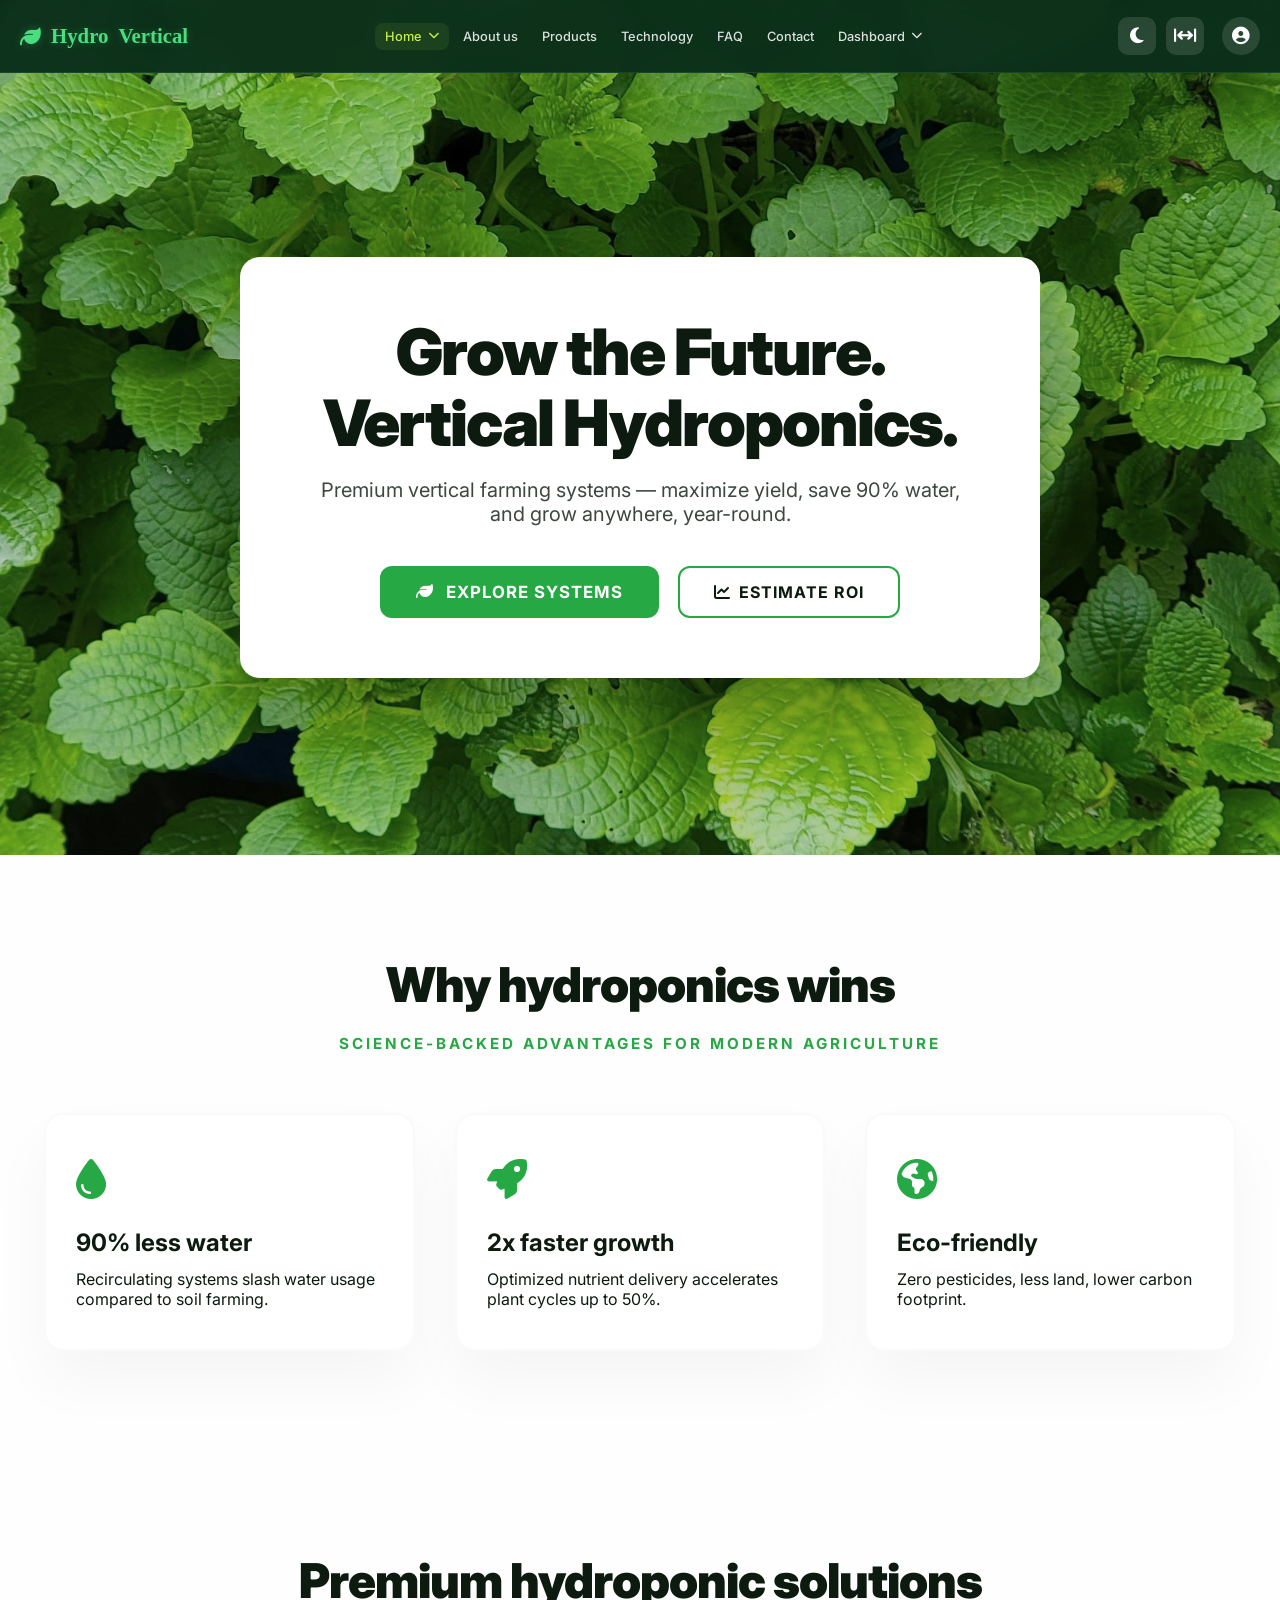
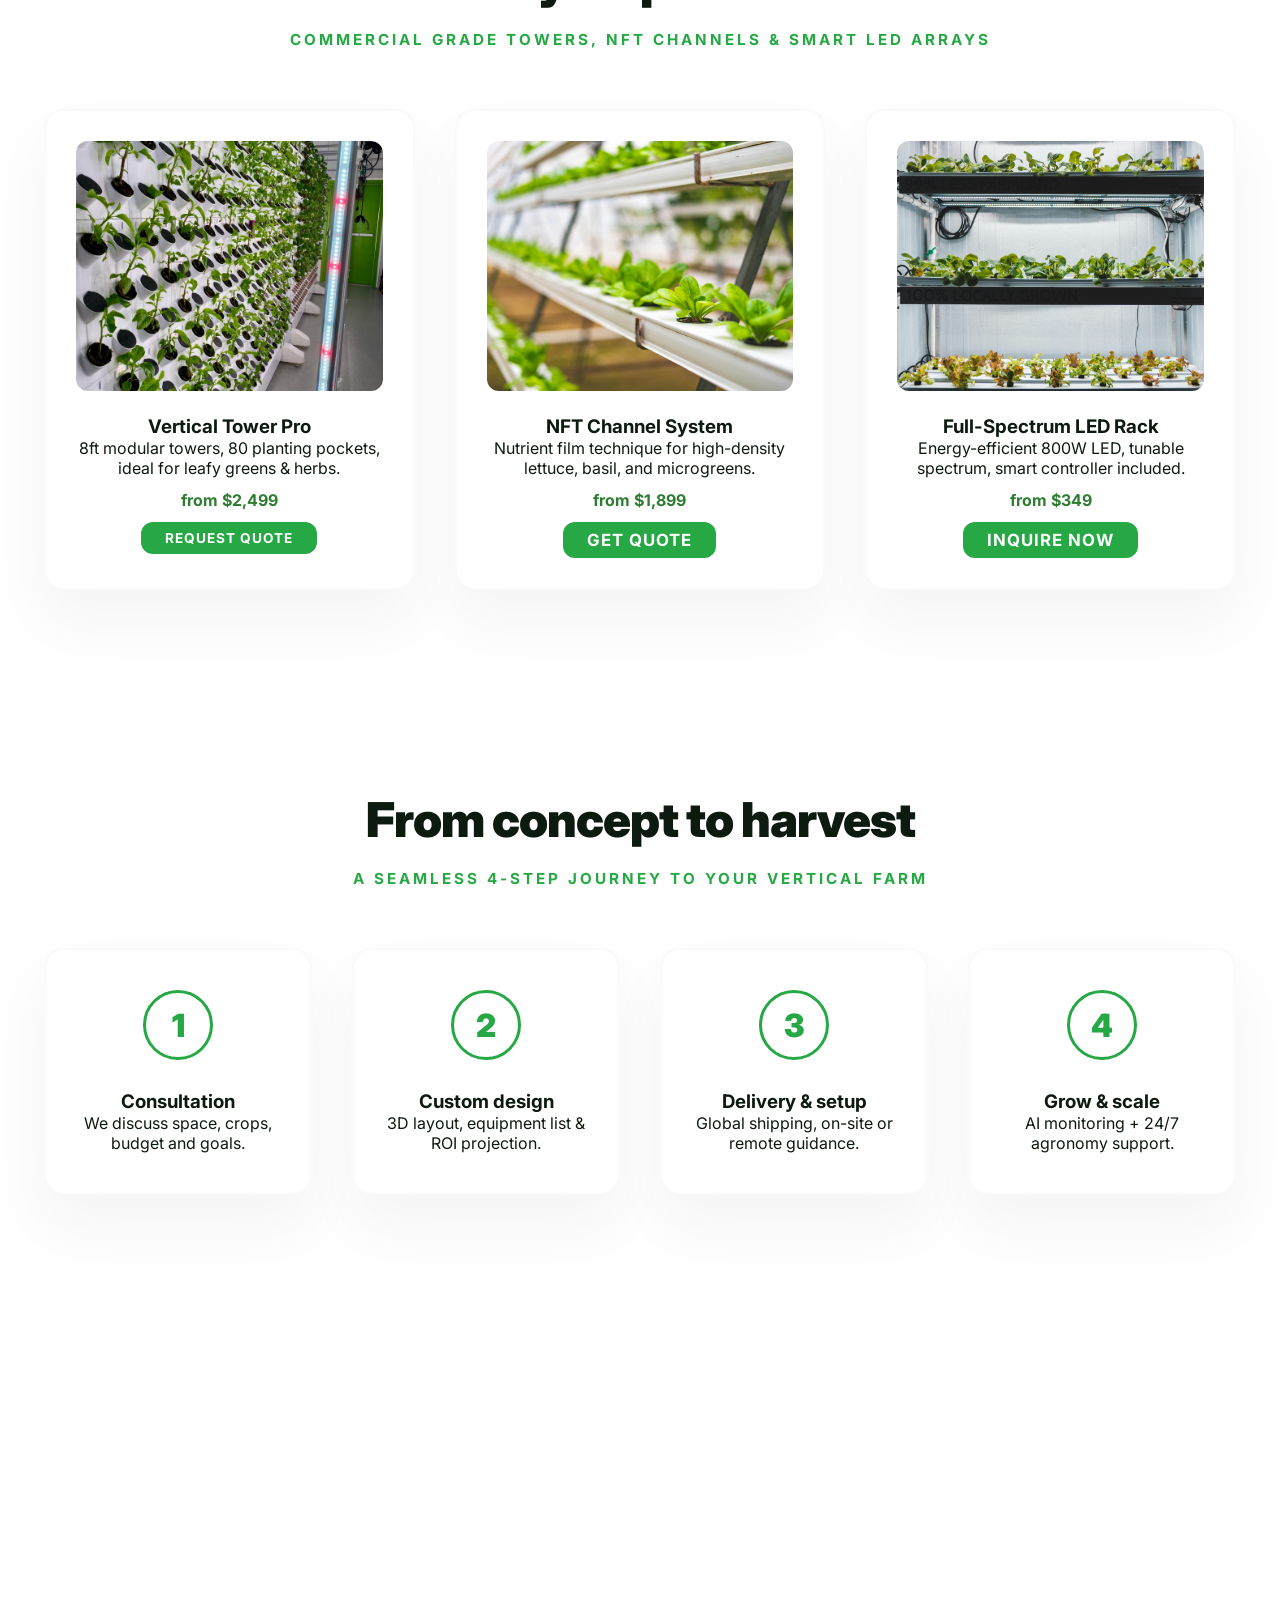
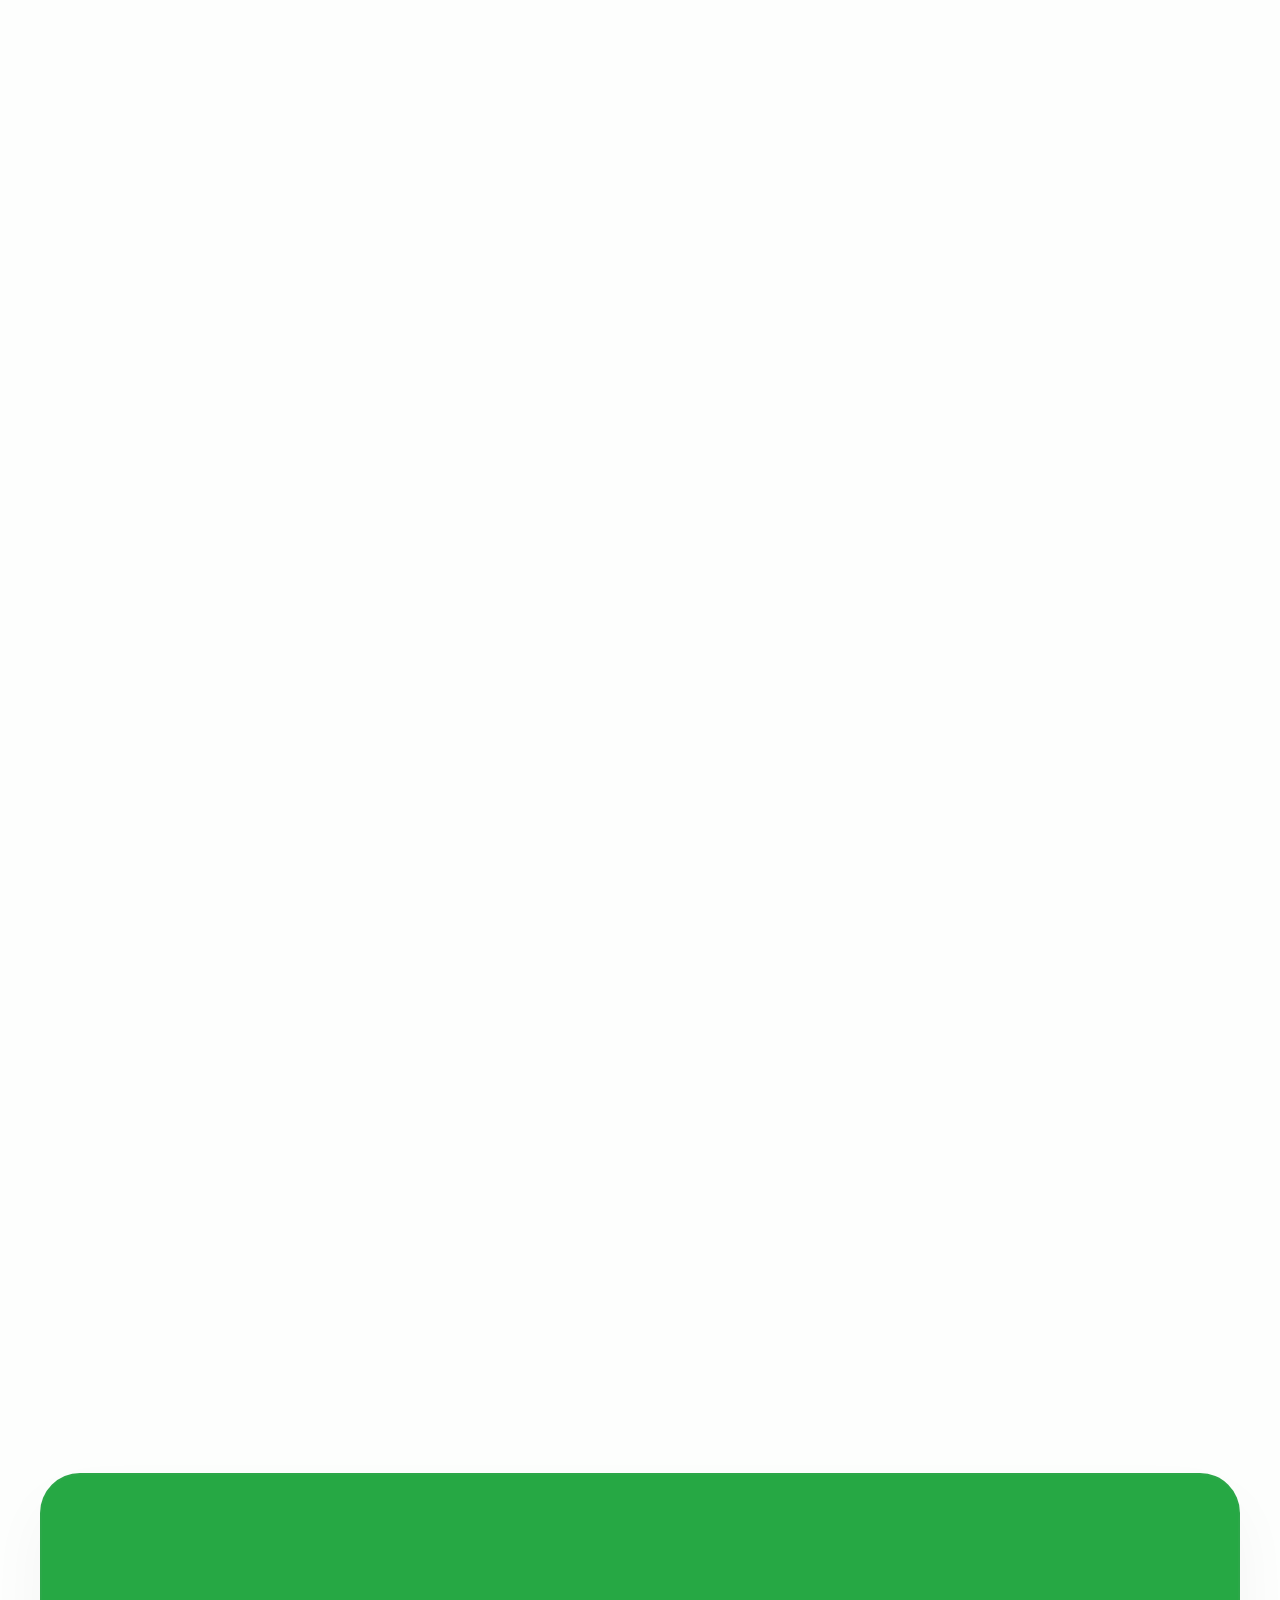
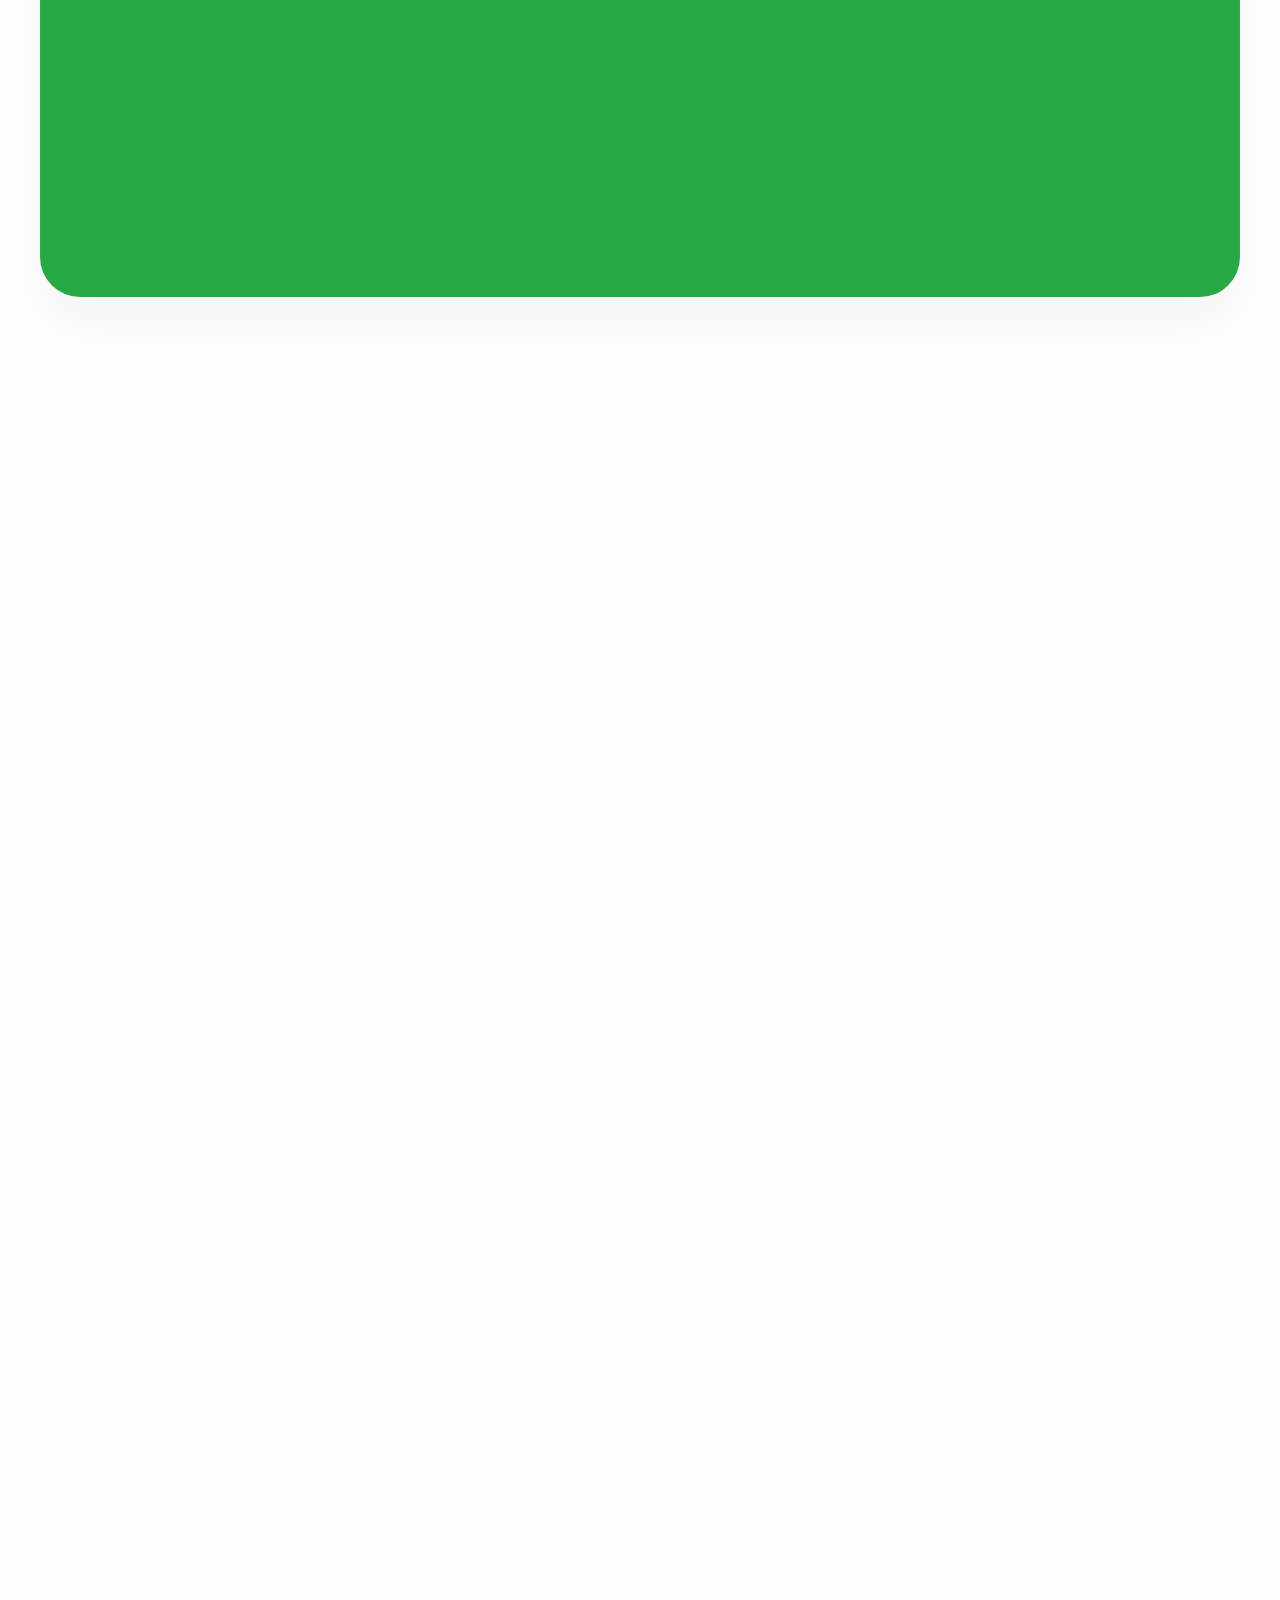
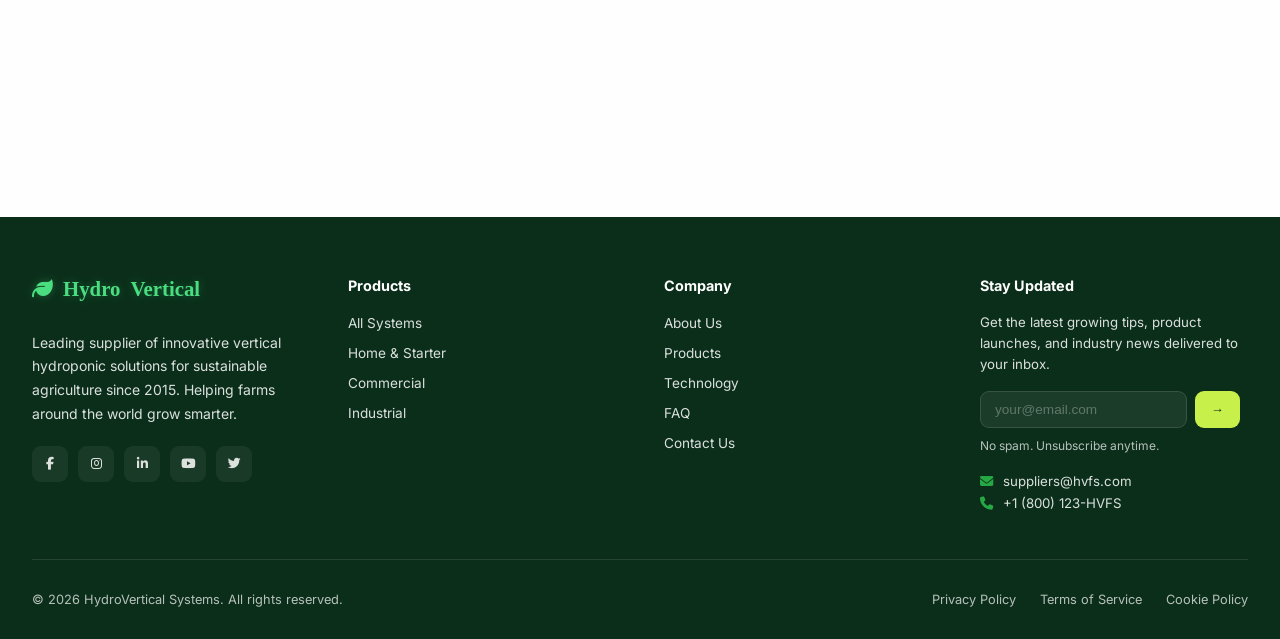
==== index.html @ 15d6b23e "first commit" ====
<!DOCTYPE html>
<html lang="en">
<head>
    <meta charset="UTF-8">
    <meta name="viewport" content="width=device-width, initial-scale=1.0, viewport-fit=cover">
    <title>HydroVertical | Premium Vertical Hydroponic Systems</title>
    <link rel="icon" type="image/svg+xml" href="./favicon.svg">
    <!-- Google Fonts & Font Awesome -->
    <link href="https://fonts.googleapis.com/css2?family=Inter:opsz,wght@14..32,300;14..32,400;14..32,500;14..32,600;14..32,700;14..32,800&display=swap" rel="stylesheet">
    <link rel="stylesheet" href="https://cdnjs.cloudflare.com/ajax/libs/font-awesome/6.5.1/css/all.min.css">
    <link rel="stylesheet" href="./nav.css">
        <style>
        :root {
            --bg-color: #fdfefd;
            --text-color: #0d1a10;
            --card-bg: #ffffff;
            --accent: #26a844;
            --accent-dark: #1b6329;
            --shadow: 0 30px 60px rgba(0, 0, 0, 0.04);
            --shadow-hover: 0 40px 80px rgba(38, 168, 68, 0.15);
            --border-radius: 20px;
        }

        body.dark {
            --bg-color: #070a08;
            --text-color: #f0f5f1;
            --card-bg: #0f1c12;
            --shadow: 0 30px 60px rgba(0, 0, 0, 0.5);
            --shadow-hover: 0 40px 80px rgba(38, 168, 68, 0.25);
        }

        * {
            margin: 0;
            padding: 0;
            box-sizing: border-box;
        }

        body {
            font-family: 'Inter', sans-serif;
            background: var(--bg-color);
            color: var(--text-color);
            scroll-behavior: smooth;
            overflow-x: hidden;
            transition: background 0.3s, color 0.3s;
        }

        /* custom scroll */
        ::-webkit-scrollbar { width: 8px; }
        ::-webkit-scrollbar-track { background: var(--bg-color); }
        ::-webkit-scrollbar-thumb { background: var(--accent); border-radius: 4px; }

        /* The NEW 'glass-card' format - No more glass! Pure solid Neumorphic / Geometric */
        .glass-card {
            background: var(--card-bg);
            border-radius: var(--border-radius);
            border: 2px solid rgba(150, 150, 150, 0.05);
            box-shadow: var(--shadow);
            transition: all 0.4s cubic-bezier(0.16, 1, 0.3, 1);
        }
        .glass-card:hover {
            transform: translateY(-8px);
            box-shadow: var(--shadow-hover);
            border-color: rgba(38, 168, 68, 0.3);
        }

        /* glowing buttons */
        .btn-primary {
            background: var(--accent);
            border: none;
            padding: 16px 36px;
            border-radius: 12px;
            font-weight: 700;
            font-size: 1.05rem;
            color: white;
            cursor: pointer;
            transition: all 0.3s ease;
            display: inline-flex;
            align-items: center;
            gap: 12px;
            text-transform: uppercase;
            letter-spacing: 1px;
            text-decoration: none;
        }
        .btn-primary:hover {
            background: var(--accent-dark);
            transform: translateY(-2px);
            box-shadow: 0 10px 20px rgba(38, 168, 68, 0.3);
        }

        .btn-outline {
            background: transparent;
            border: 2px solid var(--accent);
            padding: 14px 34px;
            border-radius: 12px;
            font-weight: 700;
            color: var(--text-color);
            transition: 0.3s;
            text-decoration: none;
            display: inline-flex;
            align-items: center;
            gap: 8px;
            text-transform: uppercase;
            letter-spacing: 1px;
        }
        .btn-outline:hover {
            background: var(--accent);
            color: white;
            transform: translateY(-2px);
        }

        /* section spacing */
        .section {
            padding: 100px 24px;
        }
        .container {
            max-width: 1280px;
            margin: 0 auto;
        }
        .section-title {
            font-size: 3rem;
            font-weight: 900;
            letter-spacing: -1px;
            text-align: center;
            margin-bottom: 20px;
            color: var(--text-color);
        }
        .section-sub {
            text-align: center;
            color: var(--accent);
            text-transform: uppercase;
            letter-spacing: 3px;
            font-weight: 700;
            margin: 0 auto 60px auto;
            font-size: 0.95rem;
        }

        /* animations */
        .fade-up {
            opacity: 0;
            transform: translateY(40px);
            transition: opacity 0.8s ease, transform 0.8s ease;
        }
        .fade-up.visible {
            opacity: 1;
            transform: translateY(0);
        }

        /* 1) Hero - Unique Floating White Card */
        .hero {
            position: relative;
            min-height: 95vh;
            display: flex;
            align-items: center;
            justify-content: center;
            padding-top: 80px;
            overflow: hidden;
        }
        .hero-video-bg {
            position: absolute;
            top: 0;
            left: 0;
            width: 100%;
            height: 100%;
            object-fit: cover;
            z-index: -2;
            filter: grayscale(20%);
        }
        .hero-overlay {
            position: absolute;
            top: 0;
            left: 0;
            width: 100%;
            height: 100%;
            background: rgba(0, 0, 0, 0.2);
            z-index: -1;
        }
        .hero-content {
            background: var(--card-bg);
            padding: 60px 80px;
            border-radius: var(--border-radius);
            box-shadow: 0 40px 100px rgba(0,0,0,0.3);
            max-width: 800px;
            text-align: center;
            position: relative;
            z-index: 2;
        }
        .hero-content h1 {
            font-size: clamp(2.5rem, 5vw, 4rem);
            font-weight: 900;
            line-height: 1.1;
            margin-bottom: 20px;
            letter-spacing: -2px;
        }
        .hero-content p {
            font-size: 1.25rem;
            margin-bottom: 40px;
            color: var(--text-color);
            opacity: 0.8;
            font-weight: 400;
        }
        .hero-buttons {
            display: flex;
            gap: 1.2rem;
            justify-content: center;
            flex-wrap: wrap;
        }

        /* benefits grid */
        .benefits-grid {
            display: grid;
            grid-template-columns: repeat(auto-fit, minmax(280px, 1fr));
            gap: 40px;
        }
        .benefit-card {
            padding: 40px 30px;
            text-align: left;
            position: relative;
        }
        .benefit-icon {
            font-size: 2.5rem;
            color: var(--accent);
            margin-bottom: 24px;
        }
        .benefit-card h3 {
            font-size: 1.5rem;
            margin-bottom: 12px;
        }

        /* product showcase */
        .products-grid {
            display: grid;
            grid-template-columns: repeat(auto-fit, minmax(300px, 1fr));
            gap: 40px;
        }
        .product-card {
            padding: 30px;
            text-align: center;
        }
        .product-img {
            width: 100%;
            height: 250px;
            object-fit: cover;
            border-radius: 12px;
            margin-bottom: 24px;
        }

        /* how it works steps */
        .steps-row {
            display: flex;
            flex-wrap: wrap;
            justify-content: center;
            gap: 40px;
        }
        .step-item {
            flex: 1;
            min-width: 240px;
            text-align: center;
            padding: 40px 20px;
            position: relative;
        }
        .step-number {
            width: 70px;
            height: 70px;
            background: transparent;
            border: 3px solid var(--accent);
            border-radius: 50%;
            display: flex;
            align-items: center;
            justify-content: center;
            font-weight: 900;
            font-size: 2rem;
            color: var(--accent);
            margin: 0 auto 30px;
        }

        /* use cases grid */
        .usecase-grid {
            display: grid;
            grid-template-columns: repeat(auto-fit, minmax(240px, 1fr));
            gap: 30px;
        }
        .usecase-item {
            padding: 40px 30px;
            text-align: left;
        }
        .usecase-icon {
            font-size: 2.5rem;
            color: var(--accent);
            margin-bottom: 20px;
            opacity: 0.8;
        }

        /* features / advantages */
        .features-list {
            display: grid;
            grid-template-columns: repeat(auto-fit,minmax(300px, 1fr));
            gap: 30px;
        }
        .feature-item {
            display: flex;
            gap: 20px;
            align-items: center;
            padding: 30px;
        }
        .feature-icon {
            font-size: 1.5rem;
            color: var(--bg-color);
            background: var(--text-color);
            width: 100px;
            height: 60px;
            display: flex;
            align-items: center;
            justify-content: center;
            border-radius: 16px;
        }

        /* testimonials */
        .testi-grid {
            display: grid;
            grid-template-columns: repeat(auto-fit, minmax(300px, 1fr));
            gap: 40px;
        }
        .testi-card {
            padding: 40px;
            border-left: 6px solid var(--accent);
        }
        .testi-text {
            font-style: italic;
            font-size: 1.1rem;
            margin: 20px 0;
            line-height: 1.6;
        }
        .testi-author {
            display: flex;
            align-items: center;
            gap: 16px;
            margin-top: 24px;
        }
        .avatar {
            width: 50px;
            height: 50px;
            background: var(--accent);
            border-radius: 12px;
            display: flex;
            align-items: center;
            justify-content: center;
            color: white;
            font-weight: 800;
        }

        /* final CTA */
        .cta-section {
            background: var(--text-color);
            color: var(--bg-color);
            border-radius: 40px;
            margin: 0 40px 100px 40px;
            padding: 80px 40px;
            text-align: center;
        }

        /* Override inline styles generated globally */
        section[style*="background"] {
            background: transparent !important;
        }

        /* responsive */
        @media (max-width: 780px) {
            .hero-content {
                padding: 40px 20px;
                margin: 0 20px;
            }
            .section { padding: 60px 20px; }
            .section-title { font-size: 2.2rem; }
            .hero-content h1 { font-size: 2.5rem; }
            .hero-buttons { flex-direction: column; align-items: stretch; }
            .cta-section { margin: 0 20px 60px 20px; padding: 60px 20px; }
        }
    </style>
</head>
<body>
    <!-- NAVBAR -->
    <nav class="navbar">
        <div class="nav-inner">
            <a href="#" class="logo"><i class="fas fa-leaf"></i> Hydro<span>Vertical</span></a>
            <div class="nav-links">
                <div class="nav-item">
                    <a href="#" class="nav-link">Home <i class="fas fa-chevron-down"></i></a>
                    <div class="dropdown-menu">
                        <a href="./index.html">Home 1</a>
                        <a href="./home2.html">Home 2</a>
                    </div>
                </div>
                <a href="./about.html" class="nav-link">About us</a>
                <a href="./products.html" class="nav-link">Products</a>
                <a href="./technology.html" class="nav-link">Technology</a>
                <a href="./faq.html" class="nav-link">FAQ</a>
                <a href="./contact.html" class="nav-link">Contact</a>
                <div class="nav-item">
                    <a href="#" class="nav-link">Dashboard <i class="fas fa-chevron-down"></i></a>
                    <div class="dropdown-menu">
                        <a href="./admin.html">Admin Page</a>
                        <a href="./user.html">User Page</a>
                    </div>
                </div>
            </div>
            <div class="nav-actions">
                <div class="desktop-rtl-dark">
                    <button class="btn-icon" id="themeToggle" title="Toggle theme">
                    <i class="fa-solid fa-moon"></i>
                    </button>
                    <button class="btn-icon" id="themeToggle" title="Toggle theme">
                    <i class="fa-solid fa-arrows-left-right-to-line"></i>
                    </button>
                </div>
                <!-- Profile dropdown - visible only on desktop (hidden on tablet/mobile via media query) -->
                <div class="profile-dropdown">
                    <div class="profile-icon"><i class="fas fa-user-circle"></i></div>
                    <div class="profile-dropdown-content">
                        <a href="./login.html"><i class="fas fa-sign-in-alt"></i> Login</a>
                        <a href="./Registeration.html"><i class="fas fa-user-plus"></i> Signup</a>
                    </div>
                </div>
                <button class="hamburger" id="hamburger" aria-label="Menu">
                    <span></span><span></span><span></span>
                </button>
            </div>
        </div>
        <div class="mobile-nav" id="mobileNav">
            <div class="nav-item" style="display:block;">
                <a href="#" class="nav-link">Home</a>
                <div class="mobile-dropdown">
                    <a href="./index.html">Home 1</a>
                    <a href="./home2.html">Home 2</a>
                </div>
            </div>
            <a href="./about.html" class="nav-link">About us</a>
            <a href="./products.html" class="nav-link">Products</a>
            <a href="./technology.html" class="nav-link">Technology</a>
            <a href="./faq.html" class="nav-link">FAQ</a>
            <a href="./contact.html" class="nav-link">Contact</a>
            <div class="nav-item" style="display:block;">
                <a href="#" class="nav-link">Dashboard</a>
                <div class="mobile-dropdown">
                    <a href="./admin.html">Admin Page</a>
                    <a href="./user.html">User Page</a>
                </div>
            </div>
            <div class="mobile-actions">
                <button class="mobile-action-btn" id="mobileThemeToggle">
                    <i class="fas fa-moon"></i> <span>Dark</span>
                </button>
                <button class="mobile-action-btn" id="mobileRtlToggle">
                    <i class="fas fa-exchange-alt"></i> <span>RTL</span>
                </button>
            </div>
            <!-- Mobile Profile Section (visible only on tablet/mobile) -->
            <div class="mobile-profile-section">
                <a href="./login.html"><i class="fas fa-sign-in-alt"></i> Login</a>
                <a href="./Registeration.html"><i class="fas fa-user-plus"></i> Signup</a>
            </div>
        </div>
    </nav>
    <!-- 1) HERO SECTION with background video + CTA -->
    <section class="hero">
        <video class="hero-video-bg" autoplay muted loop playsinline poster="./images/Home1_background.jpg">
            <source src="./images/Home1_background.jpg" type="video/mp4">
        </video>
        <div class="hero-overlay"></div>
        <div class="hero-content fade-up">
            <h1>Grow the Future.<br>Vertical Hydroponics.</h1>
            <p>Premium vertical farming systems — maximize yield, save 90% water, and grow anywhere, year-round.</p>
            <div class="hero-buttons">
                <a href="#products" class="btn-primary" style="justify-content: center;"><i class="fas fa-leaf"></i> Explore Systems</a>
                <a href="#cta-final" class="btn-outline" style="justify-content: center;"><i class="fas fa-chart-line"></i> Estimate ROI</a>
            </div>
        </div>
    </section>

    <!-- 2) KEY BENEFITS (eco-friendly, 90% less water, faster growth) -->
    <section class="section">
        <div class="container">
            <div class="section-title fade-up">Why hydroponics wins</div>
            <div class="section-sub fade-up">Science-backed advantages for modern agriculture</div>
            <div class="benefits-grid">
                <div class="benefit-card glass-card fade-up">
                    <div class="benefit-icon"><i class="fas fa-tint"></i></div>
                    <h3>90% less water</h3>
                    <p>Recirculating systems slash water usage compared to soil farming.</p>
                </div>
                <div class="benefit-card glass-card fade-up">
                    <div class="benefit-icon"><i class="fas fa-rocket"></i></div>
                    <h3>2x faster growth</h3>
                    <p>Optimized nutrient delivery accelerates plant cycles up to 50%.</p>
                </div>
                <div class="benefit-card glass-card fade-up">
                    <div class="benefit-icon"><i class="fas fa-globe-americas"></i></div>
                    <h3>Eco-friendly</h3>
                    <p>Zero pesticides, less land, lower carbon footprint.</p>
                </div>
            </div>
        </div>
    </section>

    <!-- 3) PRODUCT SHOWCASE (vertical systems, NFT, lights) -->
    <section id="products" class="section" style="background: #fafffa;">
        <div class="container">
            <div class="section-title fade-up">Premium hydroponic solutions</div>
            <div class="section-sub fade-up">Commercial grade towers, NFT channels & smart LED arrays</div>
            <div class="products-grid">
                <div class="product-card glass-card fade-up">
                    <img class="product-img" src="./images/Vertical Tower Pro.jpg" alt="Vertical Tower">
                    <h3>Vertical Tower Pro</h3>
                    <p>8ft modular towers, 80 planting pockets, ideal for leafy greens & herbs.</p>
                    <div class="price" style="font-weight:700; margin:12px 0; color:#2e7d32;">from $2,499</div>
                    <a href="#cta-final" class="btn-primary" style="padding: 8px 24px; font-size:0.85rem;">Request quote</a>
                </div>
                <div class="product-card glass-card fade-up">
                    <img class="product-img" src="./images/NFT Channel System.jpg" alt="NFT channels">
                    <h3>NFT Channel System</h3>
                    <p>Nutrient film technique for high-density lettuce, basil, and microgreens.</p>
                    <div class="price" style="font-weight:700; margin:12px 0; color:#2e7d32;">from $1,899</div>
                    <a href="#cta-final" class="btn-primary" style="padding: 8px 24px;">Get quote</a>
                </div>
                <div class="product-card glass-card fade-up">
                    <img class="product-img" src="./images/Full-Spectrum LED Rack.jpg" alt="LED grow lights">
                    <h3>Full-Spectrum LED Rack</h3>
                    <p>Energy-efficient 800W LED, tunable spectrum, smart controller included.</p>
                    <div class="price" style="font-weight:700; margin:12px 0; color:#2e7d32;">from $349</div>
                    <a href="#cta-final" class="btn-primary" style="padding: 8px 24px;">Inquire now</a>
                </div>
            </div>
        </div>
    </section>

    <!-- 4) HOW IT WORKS (step-by-step) -->
    <section class="section">
        <div class="container">
            <div class="section-title fade-up">From concept to harvest</div>
            <div class="section-sub fade-up">A seamless 4‑step journey to your vertical farm</div>
            <div class="steps-row">
                <div class="step-item glass-card fade-up"><div class="step-number">1</div><h3>Consultation</h3><p>We discuss space, crops, budget and goals.</p></div>
                <div class="step-item glass-card fade-up"><div class="step-number">2</div><h3>Custom design</h3><p>3D layout, equipment list & ROI projection.</p></div>
                <div class="step-item glass-card fade-up"><div class="step-number">3</div><h3>Delivery & setup</h3><p>Global shipping, on-site or remote guidance.</p></div>
                <div class="step-item glass-card fade-up"><div class="step-number">4</div><h3>Grow & scale</h3><p>AI monitoring + 24/7 agronomy support.</p></div>
            </div>
        </div>
    </section>

    <!-- 5) USE CASES (home, commercial, rooftop farming) -->
    <section class="section" style="background: #eef7ee;">
        <div class="container">
            <div class="section-title fade-up">Where our systems thrive</div>
            <div class="section-sub fade-up">From urban rooftops to industrial greenhouses</div>
            <div class="usecase-grid">
                <div class="usecase-item glass-card fade-up"><div class="usecase-icon"><i class="fas fa-home"></i></div><h3>Home Growing</h3><p>Compact indoor kits for fresh herbs & vegetables year-round.</p></div>
                <div class="usecase-item glass-card fade-up"><div class="usecase-icon"><i class="fas fa-building"></i></div><h3>Commercial Farms</h3><p>High-density towers for large-scale leafy green production.</p></div>
                <div class="usecase-item glass-card fade-up"><div class="usecase-icon"><i class="fas fa-sun"></i></div><h3>Rooftop Farming</h3><p>Turn unused urban roofs into productive green spaces.</p></div>
                <div class="usecase-item glass-card fade-up"><div class="usecase-icon"><i class="fas fa-school"></i></div><h3>Educational & R&D</h3><p>Perfect for agtech labs and university research.</p></div>
            </div>
        </div>
    </section>

    <!-- 6) FEATURES / ADVANTAGES (smart automation, AI, etc) -->
    <section class="section">
        <div class="container">
            <div class="section-title fade-up">Why growers choose VerdantCore</div>
            <div class="section-sub fade-up">Engineered for performance, backed by innovation</div>
            <div class="features-list">
                <div class="feature-item glass-card fade-up"><div class="feature-icon"><i class="fas fa-microchip"></i></div><div><h3>AI-Driven Automation</h3><p>Real-time nutrient dosing, pH balance, and climate adjustments.</p></div></div>
                <div class="feature-item glass-card fade-up"><div class="feature-icon"><i class="fas fa-chart-line"></i></div><div><h3>Cloud Dashboard</h3><p>Monitor your farm from anywhere — harvest predictions & alerts.</p></div></div>
                <div class="feature-item glass-card fade-up"><div class="feature-icon"><i class="fas fa-leaf"></i></div><div><h3>Zero Pesticides</h3><p>Controlled environment eliminates need for harmful chemicals.</p></div></div>
            </div>
        </div>
    </section>

    <!-- 7) TESTIMONIALS / SUCCESS STORIES -->
    <section class="section" style="background: linear-gradient(125deg, #f9fff9, #f0faf0);">
        <div class="container">
            <div class="section-title fade-up">Success stories from partners</div>
            <div class="section-sub fade-up">Join 500+ farms using our vertical ecosystems</div>
            <div class="testi-grid">
                <div class="testi-card glass-card fade-up">
                    <div class="testi-stars" style="color:#ffb74d;">★★★★★</div>
                    <p class="testi-text">"Yield increased by 140% after switching to VerdantCore towers. Water costs dropped 85% — absolute game changer."</p>
                    <div class="testi-author"><div class="avatar">MG</div><div><strong>M. Green</strong><br>UrbanHarvest, NYC</div></div>
                </div>
                <div class="testi-card glass-card fade-up">
                    <div class="testi-stars" style="color:#ffb74d;">★★★★★</div>
                    <p class="testi-text">"Their NFT system doubled our lettuce production per square meter. The support team is incredibly responsive."</p>
                    <div class="testi-author"><div class="avatar">EL</div><div><strong>E. Laurent</strong><br>AgriTech Solutions, Netherlands</div></div>
                </div>
                <div class="testi-card glass-card fade-up">
                    <div class="testi-stars" style="color:#ffb74d;">★★★★★</div>
                    <p class="testi-text">"Rooftop farming has never been easier. The vertical towers are low-maintenance and look stunning."</p>
                    <div class="testi-author"><div class="avatar">CR</div><div><strong>C. Rivera</strong><br>SkyGreens, Singapore</div></div>
                </div>
            </div>
        </div>
    </section>

    <!-- 8) FINAL CALL-TO-ACTION (Get Quote / Start Your Farm) -->
    <div id="cta-final" style="scroll-margin-top: 30px;">
        <div class="cta-section glass-card" style="background:rgb(38,168,68); backdrop-filter: blur(8px);">
            <div class="cta-glow"></div>
            <div class="fade-up" style="position: relative; z-index: 2;">
                <i class="fas fa-seedling" style="font-size: 3rem; color: #2e7d32; margin-bottom: 16px; display: inline-block;"></i>
                <h2 style="font-size: 2rem; font-weight: 800;">Ready to build your vertical farm?</h2>
                <p style="max-width: 580px; margin: 20px auto; font-size: 1.1rem;">Get a custom quote, free design consultation, and ROI analysis.</p>
                <div style="display: flex; gap: 1rem; justify-content: center; flex-wrap: wrap;">
                    <a href="#" class="btn-primary" style="background: #2e7d32;"><i class="fas fa-file-invoice"></i> Request Quote</a>
                    <a href="#" class="btn-outline"><i class="fas fa-calendar-alt"></i> Schedule Demo</a>
                </div>
                <p style="margin-top: 28px; font-size: 0.85rem; opacity: 0.7;">📞 +1 (888) 429-7765  |  ✉️ grow@verdantcore.com</p>
            </div>
        </div>
    </div>

    <!-- ========== NEW SECTIONS APPENDED BELOW (without modifying any existing code) ========== -->
    
    <!-- NEW SECTION 1: DEEP DIVE FEATURES (Smart Sensors & Data Insights) -->
    <section class="section" style="background: #ffffff;">
        <div class="container">
            <div class="section-title fade-up">Precision agriculture, redefined</div>
            <div class="section-sub fade-up">Leverage real-time data to maximize every harvest cycle</div>
            <div class="benefits-grid" style="grid-template-columns: repeat(auto-fit, minmax(280px, 1fr));">
                <div class="benefit-card glass-card fade-up">
                    <div class="benefit-icon"><i class="fas fa-wifi"></i></div>
                    <h3>IoT Sensor Network</h3>
                    <p>Monitor EC, pH, temperature, and humidity remotely with 24/7 alerts.</p>
                </div>
                <div class="benefit-card glass-card fade-up">
                    <div class="benefit-icon"><i class="fa-solid fa-magnifying-glass"></i></div>
                    <h3>Predictive Analytics</h3>
                    <p>Machine learning forecasts harvest dates and potential nutrient deficits.</p>
                </div>
                <div class="benefit-card glass-card fade-up">
                    <div class="benefit-icon"><i class="fas fa-mobile-alt"></i></div>
                    <h3>Mobile Farm Manager</h3>
                    <p>Control pumps, lights, and dosing from your smartphone anywhere.</p>
                </div>
            </div>
        </div>
    </section>

    <!-- NEW SECTION 2: SUSTAINABILITY & IMPACT METRICS -->
    <section class="section" style="background: linear-gradient(115deg, #eef5ea, #e2f0e2);">
        <div class="container">
            <div class="section-title fade-up">Environmental impact that matters</div>
            <div class="section-sub fade-up">Every tower contributes to a greener planet</div>
            <div class="features-list" style="grid-template-columns: repeat(auto-fit, minmax(240px, 1fr));">
                <div class="feature-item glass-card fade-up" style="flex-direction: column; text-align: center; align-items: center;">
                    <div class="feature-icon"><i class="fas fa-cloud-sun"></i></div>
                    <h3>Carbon negative potential</h3>
                    <p>Local farming slashes food miles and reduces CO₂ emissions by up to 85%.</p>
                </div>
                <div class="feature-item glass-card fade-up" style="flex-direction: column; text-align: center; align-items: center;">
                    <div class="feature-icon"><i class="fas fa-recycle"></i></div>
                    <h3>Zero runoff agriculture</h3>
                    <p>Closed-loop system eliminates fertilizer pollution in waterways.</p>
                </div>
                <div class="feature-item glass-card fade-up" style="flex-direction: column; text-align: center; align-items: center;">
                    <div class="feature-icon"><i class="fas fa-seedling"></i></div>
                    <h3>Biodiversity preservation</h3>
                    <p>Vertical farms free up 95% of land compared to traditional agriculture.</p>
                </div>
            </div>
        </div>
    </section>

    <!-- NEW SECTION 3: COMPACT CALL-TO-ACTION (Partnership / Distributor) -->
    <div style="margin-bottom: 70px;">
        <div class="container" style="max-width: 1100px;">
            <div class="glass-card fade-up" style="display: flex; flex-wrap: wrap; justify-content: space-between; align-items: center; gap: 32px; padding: 40px 44px; background: rgba(235, 248, 235, 0.8);">
                <div style="flex: 1;">
                    <h3 style="font-size: 1.7rem; font-weight: 700;">Become a certified partner</h3>
                    <p style="margin-top: 12px; color: #2c5e2c;">Join our global network of distributors and integrators. Get priority pricing, training, and marketing support.</p>
                </div>
                <div>
                    <a href="#" class="btn-primary" style="white-space: nowrap; font-size: clamp(12px, 1.2vw, 16px); justify-content: center; padding: 12px 28px;"><!-- Updated padding for better fit -->
                        <i class="fas fa-handshake"></i> Apply for partnership
                    </a>                
                </div>
            </div>
        </div>
    </div>
    <!-- FOOTER -->
    <footer class="footer">
        <div class="footer-inner">
            <div class="footer-grid">
                <div class="footer-brand">
                    <a href="./index.html" class="logo" id="wow" style="color:white"><i class="fas fa-leaf"></i>Hydro<span>Vertical</span></a>
                    <p>Leading supplier of innovative vertical hydroponic solutions for sustainable agriculture since 2015. Helping farms around the world grow smarter.</p>
                    <div class="footer-socials" id="so">
                        <a href="#" class="social-btn"><i class="fab fa-facebook-f"></i></a>
                        <a href="#" class="social-btn"><i class="fab fa-instagram"></i></a>
                        <a href="#" class="social-btn"><i class="fab fa-linkedin-in"></i></a>
                        <a href="#" class="social-btn"><i class="fab fa-youtube"></i></a>
                        <a href="#" class="social-btn"><i class="fab fa-twitter"></i></a>
                    </div>
                </div>
                <div class="footer-col">
                    <h4>Products</h4>
                    <ul class="footer-links">
                        <li><a href="./products.html">All Systems</a></li>
                        <li><a href="./products.html" onclick="filterProducts('home'); return false;">Home & Starter</a></li>
                        <li><a href="./products.html" onclick="filterProducts('commercial'); return false;">Commercial</a></li>
                        <li><a href="./products.html" onclick="filterProducts('industrial'); return false;">Industrial</a></li>
                    </ul>
                </div>
                <div class="footer-col">
                    <h4>Company</h4>
                    <ul class="footer-links">
                        <li><a href="./about.html">About Us</a></li>
                        <li><a href="./products.html">Products</a></li>
                        <li><a href="./technology.html">Technology</a></li>
                        <li><a href="./faq.html">FAQ</a></li>
                        <li><a href="./contact.html">Contact Us</a></li>
                    </ul>
                </div>
                <div class="footer-col">
                    <h4>Stay Updated</h4>
                    <p style="color:rgba(255,255,255,0.85);font-size:0.83rem;line-height:1.6;margin-bottom:16px;">Get the latest growing tips, product launches, and industry news delivered to your inbox.</p>
                    <div class="newsletter-input-wrap">
                        <input type="email" class="newsletter-input" placeholder="your@email.com">
                        <button class="btn-subscribe">→</button>
                    </div>
                    <p style="color:rgba(255,255,255,0.7);font-size:0.75rem;margin-top:10px;">No spam. Unsubscribe anytime.</p>
                    <div style="margin-top:20px;">
                        <p style="color:rgba(255,255,255,0.85);font-size:0.83rem;margin-bottom:6px;"><i class="fas fa-envelope" style="color:var(--accent);margin-right:6px;"></i> suppliers@hvfs.com</p>
                        <p style="color:rgba(255,255,255,0.85);font-size:0.83rem;"><i class="fas fa-phone" style="color:var(--accent);margin-right:6px;"></i> +1 (800) 123-HVFS</p>
                    </div>
                </div>
            </div>
            <div class="footer-bottom">
                <p>© 2026 HydroVertical Systems. All rights reserved.</p>
                <div class="footer-bottom-links">
                    <a href="#">Privacy Policy</a>
                    <a href="#">Terms of Service</a>
                    <a href="#">Cookie Policy</a>
                </div>
            </div>
        </div>
    </footer>

    <!-- BACK TO TOP -->
    <button class="btt" id="btt" title="Back to top"><i class="fas fa-arrow-up"></i></button>
    <!-- subtle floating effect for glass cards -->
    <script src="./nav.js"></script>
    <script>
        const faders = document.querySelectorAll('.fade-up');
        const appearOptions = { threshold: 0.15, rootMargin: "0px 0px -30px 0px" };
        const appearOnScroll = new IntersectionObserver((entries) => {
            entries.forEach(entry => {
                if (entry.isIntersecting) {
                    entry.target.classList.add('visible');
                    appearOnScroll.unobserve(entry.target);
                }
            });
        }, appearOptions);
        faders.forEach(el => appearOnScroll.observe(el));
    </script>
</body>
</html>
---- nav.css ----
*, *::before, *::after {
            margin: 0;
            padding: 0;
            box-sizing: border-box;
        }

        :root {
            --g1: #0b2e1a;
            --g2: #174d2e;
            --g3: #1f6b3e;
            --accent: #56c27a;
            --accent2: #a3e4b8;
            --lime: #c8f04a;
            --text: #0d1f13;
            --text-muted: #4a6a52;
            --bg: #f3f8f4;
            --surface: #ffffff;
            --border: rgba(0,0,0,0.07);
            --radius: 20px;
            --radius-lg: 32px;
            --shadow: 0 8px 32px rgba(11,46,26,0.1);
            --shadow-lg: 0 24px 60px rgba(11,46,26,0.16);
            --transition: all 0.35s cubic-bezier(0.4,0,0.2,1);
        }

        body.dark {
            --text: #e2f0e6;
            --text-muted: #7aaa8a;
            --bg: #09150e;
            --surface: #111d15;
            --border: rgba(255,255,255,0.07);
        }

        /* RTL Support */
        body[dir="rtl"] {
            direction: rtl;
        }
        body[dir="rtl"] .nav-links {
            flex-direction: row-reverse;
        }
        body[dir="rtl"] .hero-actions,
        body[dir="rtl"] .hero-stats,
        body[dir="rtl"] .footer-bottom {
            flex-direction: row-reverse;
        }
        body[dir="rtl"] .footer-bottom-links {
            flex-direction: row-reverse;
        }
        body[dir="rtl"] .faq-q {
            text-align: right;
        }
        body[dir="rtl"] .btn-primary i,
        body[dir="rtl"] .btn-ghost i {
            transform: rotate(180deg);
            display: inline-block;
        }
        body[dir="rtl"] .dropdown-menu {
            left: auto;
            right: 0;
        }
        body[dir="rtl"] .dropdown-menu a:hover {
            padding-left: 20px;
            padding-right: 24px;
        }

        html {
            scroll-behavior: smooth;
        }

        body {
            font-family: 'DM Sans', sans-serif;
            background: var(--bg);
            color: var(--text);
            overflow-x: hidden;
            transition: background 0.3s, color 0.3s;
        }

        /* ========== NAVBAR STYLES (FULLY RESPONSIVE) ========== */
        .navbar {
            position: fixed;
            top: 0;
            width: 100%;
            z-index: 1000;
            background: rgba(11,46,26,0.96);
            backdrop-filter: blur(14px);
            border-bottom: 1px solid rgba(86,194,122,0.15);
            transition: var(--transition);
        }

        .nav-inner {
            max-width: 1400px;
            margin: 0 auto;
            padding: 0 24px;
            display: flex;
            align-items: center;
            justify-content: space-between;
            height: 72px;
        }

        .logo {
            font-family: 'Playfair Display', serif;
            font-size: 1.5rem;
            font-weight: 900;
            color: #4ade80 !important; /* Premium Emerald for "Hydro" */
            text-shadow: 0 0 10px rgba(74, 222, 128, 0.3);
            text-decoration: none;
            white-space: nowrap;
            display: flex;
            align-items: center;
            gap: 10px;
            transition: var(--transition);
        }
        .logo i {
            font-size: 1.5rem;
            color: #4ade80 !important; /* Premium Emerald for Icon */
            text-shadow: 0 0 10px rgba(74, 222, 128, 0.3);
        }
        .logo span {
            color: #4ade80 !important; /* Premium Emerald for "Vertical" */
            text-shadow: 0 0 10px rgba(74, 222, 128, 0.3);
        }
        .logo:hover {
            opacity: 0.9;
            transform: scale(1.02);
        }

        /* Desktop Navigation Links */
        .nav-links {
            display: flex;
            align-items: center;
            gap: 4px;
        }

        .nav-item {
            position: relative;
        }

        .nav-link {
            color: rgba(255, 255, 255, 0.85);
            text-decoration: none;
            padding: 8px 14px;
            border-radius: 8px;
            font-size: 0.875rem;
            font-weight: 500;
            transition: var(--transition);
            display: flex;
            align-items: center;
            gap: 6px;
            white-space: nowrap;
        }

        .nav-link i.fa-chevron-down {
            font-size: 0.7rem;
            transition: transform 0.3s ease;
        }

        .nav-item:hover .nav-link i.fa-chevron-down {
            transform: rotate(180deg);
        }

        .nav-link:hover,
        .nav-link.active {
            color: var(--lime);
            background: rgba(200, 240, 74, 0.08);
        }

        /* Dropdown Menu */
        .dropdown-menu {
            position: absolute;
            top: 100%;
            left: 0;
            background: rgba(11, 46, 26, 0.98);
            min-width: 200px;
            border-radius: 12px;
            padding: 8px 0;
            opacity: 0;
            visibility: hidden;
            transform: translateY(-10px);
            transition: all 0.3s ease;
            box-shadow: var(--shadow-lg);
            border: 1px solid rgba(255, 255, 255, 0.1);
            z-index: 1001;
        }

        body.dark .dropdown-menu {
            background: rgba(17, 29, 21, 0.98);
        }

        .nav-item:hover .dropdown-menu {
            opacity: 1;
            visibility: visible;
            transform: translateY(0);
        }

        .dropdown-menu a {
            display: block;
            padding: 10px 20px;
            color: rgba(255, 255, 255, 0.85);
            text-decoration: none;
            font-size: 0.85rem;
            font-weight: 500;
            transition: all 0.2s ease;
        }

        .dropdown-menu a:hover,
        .dropdown-menu a.active {
            background: rgba(200, 240, 74, 0.12);
            color: var(--lime);
            padding-left: 24px;
        }

        /* Navbar Action Buttons (Theme & RTL on desktop) */
        .nav-actions {
            display: flex;
            align-items: center;
            gap: 10px;
        }

        /* Desktop buttons - visible by default */
        .desktop-rtl-dark {
            display: flex;
            gap: 10px;
        }

        .btn-icon {
            width: 38px;
            height: 38px;
            border-radius: 10px;
            border: none;
            cursor: pointer;
            background: rgba(255, 255, 255, 0.12);
            color: white;
            display: flex;
            align-items: center;
            justify-content: center;
            font-size: 1rem;
            transition: var(--transition);
        }

        .btn-icon:hover {
            background: rgba(200, 240, 74, 0.2);
            color: var(--lime);
        }

        /* Profile Dropdown (Desktop - hidden on mobile via media query) */
        .profile-dropdown {
            position: relative;
            display: inline-block;
            margin-left: 8px;
        }
        .profile-icon {
            background: rgba(255, 255, 255, 0.12);
            border-radius: 50%;
            width: 38px;
            height: 38px;
            display: flex;
            align-items: center;
            justify-content: center;
            cursor: pointer;
            transition: all 0.2s ease;
            color: white;
            font-size: 1.1rem;
        }
        .profile-icon:hover {
            background: rgba(200, 240, 74, 0.2);
            color: var(--lime);
            transform: scale(1.02);
        }
        .profile-dropdown-content {
            position: absolute;
            right: 0;
            top: 45px;
            background: rgba(11, 46, 26, 0.98);
            backdrop-filter: blur(12px);
            min-width: 160px;
            border-radius: 12px;
            box-shadow: var(--shadow-lg);
            border: 1px solid rgba(255, 255, 255, 0.1);
            opacity: 0;
            visibility: hidden;
            transform: translateY(-10px);
            transition: all 0.3s ease;
            z-index: 1001;
        }
        .profile-dropdown:hover .profile-dropdown-content {
            opacity: 1;
            visibility: visible;
            transform: translateY(0);
        }
        .profile-dropdown-content a {
            display: block;
            padding: 12px 20px;
            text-decoration: none;
            color: rgba(255, 255, 255, 0.85);
            font-size: 0.85rem;
            font-weight: 500;
            transition: all 0.2s ease;
        }
        .profile-dropdown-content a:hover {
            background: rgba(200, 240, 74, 0.12);
            color: var(--lime);
            padding-left: 24px;
        }
        .profile-dropdown-content a:first-child {
            border-radius: 12px 12px 0 0;
        }
        .profile-dropdown-content a:last-child {
            border-radius: 0 0 12px 12px;
        }

        /* Hamburger Menu (visible only on mobile & tablet) */
        .hamburger {
            display: none;
            flex-direction: column;
            gap: 5px;
            cursor: pointer;
            background: none;
            border: none;
            padding: 6px;
        }

        .hamburger span {
            width: 22px;
            height: 2px;
            background: white;
            border-radius: 2px;
            transition: var(--transition);
            display: block;
        }

        /* ========== MOBILE NAVIGATION (RTL & DARK BUTTONS INSIDE) ========== */
        .mobile-nav {
            display: none;
            flex-direction: column;
            gap: 6px;
            background: var(--g1);
            padding: 16px 20px 20px;
            border-bottom: 1px solid rgba(255, 255, 255, 0.08);
            max-height: calc(100vh - 72px);
            overflow-y: auto;
            scrollbar-width: thin;
            scrollbar-color: var(--lime) rgba(255,255,255,0.1);
        }

        .mobile-nav::-webkit-scrollbar {
            width: 5px;
        }
        .mobile-nav::-webkit-scrollbar-track {
            background: rgba(255, 255, 255, 0.1);
            border-radius: 10px;
        }
        .mobile-nav::-webkit-scrollbar-thumb {
            background: var(--lime);
            border-radius: 10px;
        }
        .mobile-nav::-webkit-scrollbar-thumb:hover {
            background: #d9ff50;
        }

        .mobile-nav.open {
            display: flex;
        }

        .mobile-nav .nav-link {
            color: white;
            display: block;
            padding: 10px 14px;
            font-size: 0.9rem;
        }

        .mobile-dropdown {
            margin-left: 20px;
            display: flex;
            flex-direction: column;
            gap: 6px;
            margin-top: 6px;
            margin-bottom: 6px;
        }

        .mobile-dropdown a {
            color: rgba(255, 255, 255, 0.7);
            text-decoration: none;
            padding: 8px 14px;
            font-size: 0.8rem;
            border-radius: 8px;
        }

        .mobile-dropdown a:hover {
            background: rgba(200, 240, 74, 0.1);
            color: var(--lime);
        }

        .mobile-actions {
            display: flex;
            gap: 12px;
            margin-top: 16px;
            padding-top: 12px;
            border-top: 1px solid rgba(255, 255, 255, 0.1);
        }

        .mobile-action-btn {
            flex: 1;
            background: rgba(255, 255, 255, 0.08);
            border: none;
            border-radius: 10px;
            padding: 10px;
            color: white;
            font-weight: 600;
            font-size: 0.8rem;
            cursor: pointer;
            display: flex;
            align-items: center;
            justify-content: center;
            gap: 8px;
            transition: var(--transition);
        }

        .mobile-action-btn:hover {
            background: rgba(200, 240, 74, 0.2);
            color: var(--lime);
        }

        /* Mobile Profile Section */
        .mobile-profile-section {
            border-top: 1px solid rgba(255, 255, 255, 0.1);
            margin-top: 8px;
            padding-top: 12px;
            display: flex;
            flex-direction: column;
            gap: 6px;
        }
        .mobile-profile-section a {
            display: flex;
            align-items: center;
            gap: 10px;
            padding: 10px 14px;
            color: white;
            text-decoration: none;
            font-size: 0.9rem;
            font-weight: 500;
            border-radius: 8px;
            transition: all 0.2s ease;
        }
        .mobile-profile-section a:hover {
            background: rgba(200, 240, 74, 0.1);
            color: var(--lime);
        }
        .mobile-profile-section i {
            width: 24px;
        }

        /* ========== RESPONSIVE: Hide profile icon from navbar on tablet/mobile, show inside hamburger ========== */
        @media (max-width: 1024px) {
            .nav-links {
                display: none;
            }
            .hamburger {
                display: flex;
            }
            .desktop-rtl-dark {
                display: none !important;
            }
            .mobile-actions {
                display: flex;
            }
            /* Hide profile dropdown from navbar on tablet/mobile */
            .profile-dropdown {
                display: none !important;
            }
        }

        @media (min-width: 1025px) {
            .mobile-actions {
                display: flex;
            }
            /* Profile dropdown visible only on desktop */
            .profile-dropdown {
                display: inline-block;
            }
        }

        /* ========== FOOTER STYLES (FULLY RESPONSIVE) ========== */
        .footer {
            background: #040e07;
            margin-top: 60px;
        }

        .footer-inner {
            max-width: 1400px;
            margin: 0 auto;
            padding: 64px 24px 32px;
        }

        .footer-grid {
            display: grid;
            grid-template-columns: 2fr 1fr 1fr 1fr;
            gap: 40px;
            margin-bottom: 48px;
        }

        .footer-brand p {
            color: rgba(255, 255, 255, 0.85);
            font-size: 0.875rem;
            line-height: 1.7;
            margin-top: 14px;
            max-width: 280px;
        }

        .footer-socials {
            display: flex;
            gap: 10px;
            margin-top: 20px;
            
        }

        .social-btn {
            width: 36px;
            height: 36px;
            border-radius: 9px;
            background: rgba(255, 255, 255, 0.06);
            color: rgba(255, 255, 255, 0.85);
            display: flex;
            align-items: center;
            justify-content: center;
            font-size: 0.8rem;
            transition: var(--transition);
            text-decoration: none;
        }

        .social-btn:hover {
            background: var(--accent);
            color: white;
        }

        .footer-col h4 {
            color: white;
            font-weight: 700;
            font-size: 0.9rem;
            margin-bottom: 18px;
        }

        .footer-links {
            list-style: none;
            display: flex;
            flex-direction: column;
            gap: 10px;
        }

        .footer-links a {
            color: rgba(255, 255, 255, 0.85);
            text-decoration: none;
            font-size: 0.85rem;
            transition: color 0.2s;
        }

        .footer-links a:hover {
            color: var(--accent);
        }

        .newsletter-input-wrap {
            display: flex;
            gap: 8px;
            margin-top: 12px;
        }

        .newsletter-input {
            flex: 1;
            background: rgba(255, 255, 255, 0.07);
            border: 1px solid rgba(255, 255, 255, 0.12);
            border-radius: 9px;
            padding: 10px 14px;
            color: white;
            font-size: 0.85rem;
            outline: none;
            font-family: 'DM Sans', sans-serif;
        }

        .newsletter-input::placeholder {
            color: rgba(255, 255, 255, 0.3);
        }

        .newsletter-input:focus {
            border-color: var(--accent);
        }

        .btn-subscribe {
            background: var(--lime);
            color: var(--g1);
            font-weight: 700;
            font-size: 0.8rem;
            padding: 10px 16px;
            border-radius: 9px;
            border: none;
            cursor: pointer;
            white-space: nowrap;
            transition: var(--transition);
        }

        .btn-subscribe:hover {
            background: #d9ff50;
        }

        .footer-bottom {
            border-top: 1px solid rgba(255, 255, 255, 0.06);
            padding-top: 24px;
            display: flex;
            align-items: center;
            justify-content: space-between;
            flex-wrap: wrap;
            gap: 16px;
        }

        .footer-bottom p {
            color: rgba(255, 255, 255, 0.7);
            font-size: 0.8rem;
        }

        .footer-bottom-links {
            display: flex;
            gap: 20px;
            flex-wrap: wrap;
        }

        .footer-bottom-links a {
            color: rgba(255, 255, 255, 0.7);
            font-size: 0.8rem;
            text-decoration: none;
        }

        .footer-bottom-links a:hover {
            color: var(--accent);
        }

        /* Back to Top Button */
        .btt {
            position: fixed;
            bottom: 24px;
            right: 24px;
            z-index: 999;
            width: 44px;
            height: 44px;
            border-radius: 12px;
            background: var(--lime);
            color: var(--g1);
            border: none;
            cursor: pointer;
            display: flex;
            align-items: center;
            justify-content: center;
            font-size: 1rem;
            box-shadow: 0 8px 20px rgba(200, 240, 74, 0.3);
            transition: var(--transition);
            opacity: 0;
            pointer-events: none;
        }

        .btt.show {
            opacity: 1;
            pointer-events: all;
        }

        .btt:hover {
            transform: translateY(-3px);
        }

        /* ========== FULLY RESPONSIVE BREAKPOINTS (AUTO-FIT ALL DISPLAYS) ========== */
        @media (max-width: 1200px) {
            .footer-grid {
                grid-template-columns: repeat(2, 1fr);
                gap: 30px;
            }
        }

        @media (max-width: 992px) {
            .footer-grid {
                grid-template-columns: repeat(2, 1fr);
            }
               
        }

        @media (max-width: 768px) {
            .footer-grid {
                grid-template-columns: 1fr;
                gap: 28px;
            }
            .footer-bottom {
                flex-direction: column;
                text-align: center;
            }
            .footer-bottom-links {
                justify-content: center;
            }
            #wow {
                justify-content: center;
            }
           
            /* Center footer content for mobile and tablet */
            .footer-brand, .footer-col {
                text-align: center;
            }
            .footer-brand p {
                margin-left: auto;
                margin-right: auto;
            }
            .footer-socials {
                justify-content: flex-start;
            }
            .footer-links {
                align-items: center;
            }
            .newsletter-input-wrap {
                justify-content: center;
            }
            .footer-col div {
                text-align: center;
            }
            #wow{
                justify-content: center;
            }
         
        }

        @media (max-width: 480px) {
            .nav-inner {
                padding: 0 16px;
            }
            .logo {
                font-size: 1.2rem;
            }
            .logo i {
                font-size: 1.2rem;
            }
            .btn-icon {
                width: 34px;
                height: 34px;
                font-size: 0.9rem;
            }
            .mobile-actions {
                flex-direction: row;
                gap: 10px;
            }
            .mobile-action-btn {
                font-size: 0.7rem;
                padding: 8px;
            }
            #wow{
                justify-content: center;
            }
         
        }

        /* Dark mode overrides for inputs */
        body.dark .newsletter-input {
            background: rgba(255, 255, 255, 0.05);
            border-color: rgba(255, 255, 255, 0.1);
        }
                /* ========== ADDITIONAL RESPONSIVE ENHANCEMENTS ========== */
        /* Ensure proper viewport scaling */
        * {
            max-width: 100%;
        }
        
        /* Responsive images and media */
        img, picture, video, canvas, svg {
            max-width: 100%;
            height: auto;
            display: block;
        }
        
        /* Prevent horizontal overflow */
        html, body {
            overflow-x: hidden;
            width: 100%;
            position: relative;
        }
        
        /* Responsive container adjustments */
        .container {
            width: 100%;
            max-width: 1400px;
            margin-left: auto;
            margin-right: auto;
            padding-left: 20px;
            padding-right: 20px;
        }
        
        /* Ultra-small devices (phones below 380px) */
        @media (max-width: 380px) {
            .nav-inner {
                padding: 0 12px;
            }
            .logo {
                font-size: 1rem;
                gap: 6px;
            }
            .logo i {
                font-size: 1rem;
            }
            .btn-icon {
                width: 32px;
                height: 32px;
                font-size: 0.8rem;
            }
            .profile-icon {
                width: 32px;
                height: 32px;
                font-size: 0.9rem;
            }
            .mobile-action-btn {
                font-size: 0.65rem;
                padding: 6px;
            }
            .mobile-nav .nav-link {
                font-size: 0.85rem;
                padding: 8px 12px;
            }
            .mobile-dropdown a {
                font-size: 0.75rem;
                padding: 6px 12px;
            }
            .footer-inner {
                padding: 40px 16px 24px;
            }
            .footer-grid {
                gap: 24px;
            }
            .footer-brand p {
                font-size: 0.8rem;
            }
            .footer-links a {
                font-size: 0.75rem;
            }
            .newsletter-input {
                font-size: 0.75rem;
                padding: 8px 12px;
            }
            .btn-subscribe {
                font-size: 0.7rem;
                padding: 8px 12px;
            }
            #so{
                justify-content: center;
            }
        }
        
        /* Landscape mode for mobile devices */
        @media (max-width: 900px) and (orientation: landscape) {
            .mobile-nav {
                max-height: 80vh;
            }
            .navbar {
                position: fixed;
            }
            .mobile-nav .nav-link {
                padding: 6px 12px;
                font-size: 0.8rem;
            }
            .mobile-dropdown a {
                padding: 4px 12px;
                font-size: 0.7rem;
            }
            .mobile-actions {
                margin-top: 8px;
                padding-top: 8px;
            }
            .mobile-action-btn {
                padding: 6px;
                font-size: 0.7rem;
            }
            .mobile-profile-section {
                margin-top: 4px;
                padding-top: 8px;
            }
            .mobile-profile-section a {
                padding: 6px 12px;
                font-size: 0.8rem;
            }
            
        }
        
        /* Tablet landscape and small desktop adjustments */
        @media (min-width: 1025px) and (max-width: 1280px) {
            .nav-inner {
                padding: 0 20px;
            }
            .nav-link {
                padding: 6px 10px;
                font-size: 0.8rem;
            }
            .logo {
                font-size: 1.3rem;
            }
            .logo i {
                font-size: 1.3rem;
            }
            .footer-grid {
                gap: 30px;
            }
            #so{
                justify-content: start;
            }
        }
        
        /* Large desktop screens */
        @media (min-width: 1600px) {
            .nav-inner, .footer-inner {
                max-width: 1500px;
            }
            .logo {
                font-size: 1.6rem;
            }
            .logo i {
                font-size: 1.6rem;
            }
            .nav-link {
                font-size: 0.9rem;
                padding: 8px 16px;
            }
            .btn-icon, .profile-icon {
                width: 42px;
                height: 42px;
                font-size: 1.1rem;
            }
            .footer-grid {
                gap: 50px;
            }
            
        }
        
        /* Ensure text doesn't overflow on very small screens */
        @media (max-width: 320px) {
            .logo {
                font-size: 0.85rem;
            }
            .logo i {
                font-size: 0.85rem;
            }
            .hamburger span {
                width: 18px;
            }
            .footer-bottom p, .footer-bottom-links a {
                font-size: 0.7rem;
            }
            .footer-bottom-links {
                gap: 12px;
            }
            
        }
        
        /* Fix for sticky hover effects on touch devices */
        @media (hover: none) and (pointer: coarse) {
            .dropdown-menu, .profile-dropdown-content {
                display: none;
            }
            /* Alternative tap-to-open could be added if needed, but keeping original behavior */
        }
        
        /* Smooth font scaling for better readability */
        @media (max-width: 768px) {
            body {
                font-size: 14px;
            }
            h1, .h1 {
                font-size: clamp(1.5rem, 5vw, 2rem);
            }
            h2, .h2 {
                font-size: clamp(1.25rem, 4vw, 1.75rem);
            }
            p, .p {
                font-size: clamp(0.875rem, 3vw, 1rem);
            }
            
        }
        
        /* Prevent flexbox wrapping issues */
        .nav-actions, .desktop-rtl-dark, .footer-bottom-links, .footer-socials {
            flex-wrap: wrap;
            justify-content: center;
        }
        
        /* Ensure dropdown menus don't overflow on small screens */
        @media (max-width: 1024px) {
            .dropdown-menu, .profile-dropdown-content {
                position: static;
                opacity: 1;
                visibility: visible;
                transform: none;
                box-shadow: none;
                background: transparent;
                border: none;
                padding-left: 20px;
            }
            .nav-item:hover .dropdown-menu {
                transform: none;
            }
            
        }
.btn-icon i {
    font-size: 18px;
}

.btn-icon:hover i {
  color: #2ecc71;
  text-shadow: 0 0 8px #2ecc71;
}
/* ============================================
   FOOTER RESPONSIVE ALIGNMENT STYLES
   Desktop & Tablet: content aligned to start (flex-start)
   Mobile: content centered (center)
   ============================================ */

/* Base footer styles - Desktop & Tablet default (flex-start) */
.footer {
    width: 100%;
    background: var(--g1, #0a1f0a);
}

.footer-inner {
    max-width: 1400px;
    margin: 0 auto;
    padding: 60px 32px 32px;
}

/* Desktop & Tablet default - Content aligned to start */
.footer-grid {
    display: grid;
    grid-template-columns: repeat(auto-fit, minmax(220px, 1fr));
    gap: 48px;
    margin-bottom: 48px;
    justify-content: flex-start;
    text-align: left;
}

.footer-brand,
.footer-col {
    text-align: left;
    display: flex;
    flex-direction: column;
    align-items: flex-start;
}

.footer-brand .logo {
    justify-content: flex-start;
    margin: 0 0 16px 0;
}

.footer-brand p {
    text-align: left;
}

.footer-socials {
    justify-content: flex-start;
}

.footer-links {
    text-align: left;
}

.footer-links li {
    text-align: left;
}

.newsletter-input-wrap {
    width: 100%;
    max-width: 260px;
    margin: 0;
}

.footer-bottom {
    display: flex;
    justify-content: space-between;
    align-items: center;
    flex-wrap: wrap;
    gap: 16px;
    padding-top: 32px;
    border-top: 1px solid rgba(255,255,255,0.1);
    text-align: left;
}

.footer-bottom-links {
    display: flex;
    gap: 24px;
}

/* Tablet view (768px - 1024px) - Keep start alignment */
@media (min-width: 768px) and (max-width: 1024px) {
    .footer-grid {
        display: grid;
        grid-template-columns: repeat(2, 1fr);
        gap: 40px;
        margin-bottom: 48px;
        justify-content: flex-start;
        text-align: left;
    }
    
    .footer-brand,
    .footer-col {
        text-align: left;
        display: flex;
        flex-direction: column;
        align-items: flex-start;
    }
    
    .footer-brand .logo {
        justify-content: flex-start;
        margin: 0 0 16px 0;
    }
    
    .footer-brand p {
        text-align: left;
        max-width: 100%;
        margin-left: 0;
        margin-right: 0;
    }
    
    .footer-socials {
        justify-content: flex-start;
    }
    
    .footer-links {
        text-align: left;
        padding: 0;
    }
    
    .footer-links li {
        text-align: left;
    }
    
    .newsletter-input-wrap {
        width: 100%;
        max-width: 260px;
        margin: 0;
    }
    
    .footer-bottom {
        display: flex;
        flex-direction: row;
        justify-content: space-between;
        align-items: center;
        text-align: left;
        gap: 16px;
        padding-top: 32px;
        flex-wrap: wrap;
    }
    
    .footer-bottom-links {
        display: flex;
        gap: 20px;
        justify-content: flex-start;
        flex-wrap: wrap;
    }
    
    .footer-bottom p {
        text-align: left;
    }
}

/* Mobile view (max-width: 767px) - Center content */
@media (max-width: 767px) {
    .footer-inner {
        padding: 40px 20px 24px;
    }
    
    .footer-grid {
        display: flex;
        flex-direction: column;
        gap: 32px;
        margin-bottom: 40px;
        justify-content: center;
        text-align: center;
    }
    
    .footer-brand,
    .footer-col {
        text-align: center;
        display: flex;
        flex-direction: column;
        align-items: center;
        width: 100%;
    }
    
    .footer-brand .logo {
        justify-content: center;
        margin: 0 auto 16px auto;
    }
    
    .footer-brand p {
        text-align: center;
        max-width: 100%;
        margin-left: auto;
        margin-right: auto;
    }
    
    .footer-socials {
        justify-content: center;
    }
    
    .footer-col h4 {
        text-align: center;
        margin-bottom: 16px;
    }
    
    .footer-links {
        text-align: center;
        padding: 0;
    }
    
    .footer-links li {
        text-align: center;
        margin-bottom: 10px;
    }
    
    .newsletter-input-wrap {
        width: 100%;
        max-width: 280px;
        margin: 0 auto;
    }
    
    .footer-bottom {
        display: flex;
        flex-direction: column;
        justify-content: center;
        align-items: center;
        text-align: center;
        gap: 12px;
        padding-top: 28px;
        border-top: 1px solid rgba(255,255,255,0.1);
    }
    
    .footer-bottom-links {
        display: flex;
        gap: 16px;
        justify-content: center;
        flex-wrap: wrap;
    }
    
    .footer-bottom p {
        text-align: center;
        font-size: 0.8rem;
    }
}

/* Small mobile devices (max-width: 480px) - Extra centering */
@media (max-width: 480px) {
    .footer-inner {
        padding: 32px 16px 20px;
    }
    
    .footer-grid {
        gap: 28px;
    }
    
    .footer-brand .logo {
        font-size: 1.4rem;
    }
    
    .footer-brand p {
        font-size: 0.8rem;
    }
    
    .footer-col h4 {
        font-size: 1rem;
    }
    
    .footer-links li a {
        font-size: 0.8rem;
    }
    
    .newsletter-input {
        font-size: 0.8rem;
        padding: 10px 14px;
    }
    
    .btn-subscribe {
        padding: 10px 14px;
    }
    
    .footer-bottom-links {
        gap: 12px;
    }
    
    .footer-bottom-links a {
        font-size: 0.7rem;
    }
}

/* Landscape orientation for mobile devices */
@media (max-width: 900px) and (orientation: landscape) {
    .footer-grid {
        display: grid;
        grid-template-columns: repeat(2, 1fr);
        gap: 24px;
    }
    
    .footer-brand {
        grid-column: span 2;
    }
}

/* RTL Support */
body[dir="rtl"] .footer-grid,
body[dir="rtl"] .footer-brand,
body[dir="rtl"] .footer-col,
body[dir="rtl"] .footer-bottom {
    direction: rtl;
}

/* Desktop & Tablet RTL - keep start alignment */
@media (min-width: 768px) {
    body[dir="rtl"] .footer-grid {
        text-align: right;
    }
    
    body[dir="rtl"] .footer-brand,
    body[dir="rtl"] .footer-col {
        text-align: right;
        align-items: flex-end;
    }
    
    body[dir="rtl"] .footer-socials {
        justify-content: flex-end;
    }
    
    body[dir="rtl"] .footer-bottom {
        text-align: right;
    }
    
    body[dir="rtl"] .footer-bottom-links {
        justify-content: flex-end;
    }
}

/* Mobile RTL - keep center alignment */
@media (max-width: 767px) {
    body[dir="rtl"] .footer-grid,
    body[dir="rtl"] .footer-brand,
    body[dir="rtl"] .footer-col {
        text-align: center;
        align-items: center;
    }
    
    body[dir="rtl"] .footer-socials {
        justify-content: center;
    }
    
    body[dir="rtl"] .footer-bottom {
        text-align: center;
    }
    
    body[dir="rtl"] .footer-bottom-links {
        justify-content: center;
    }
}
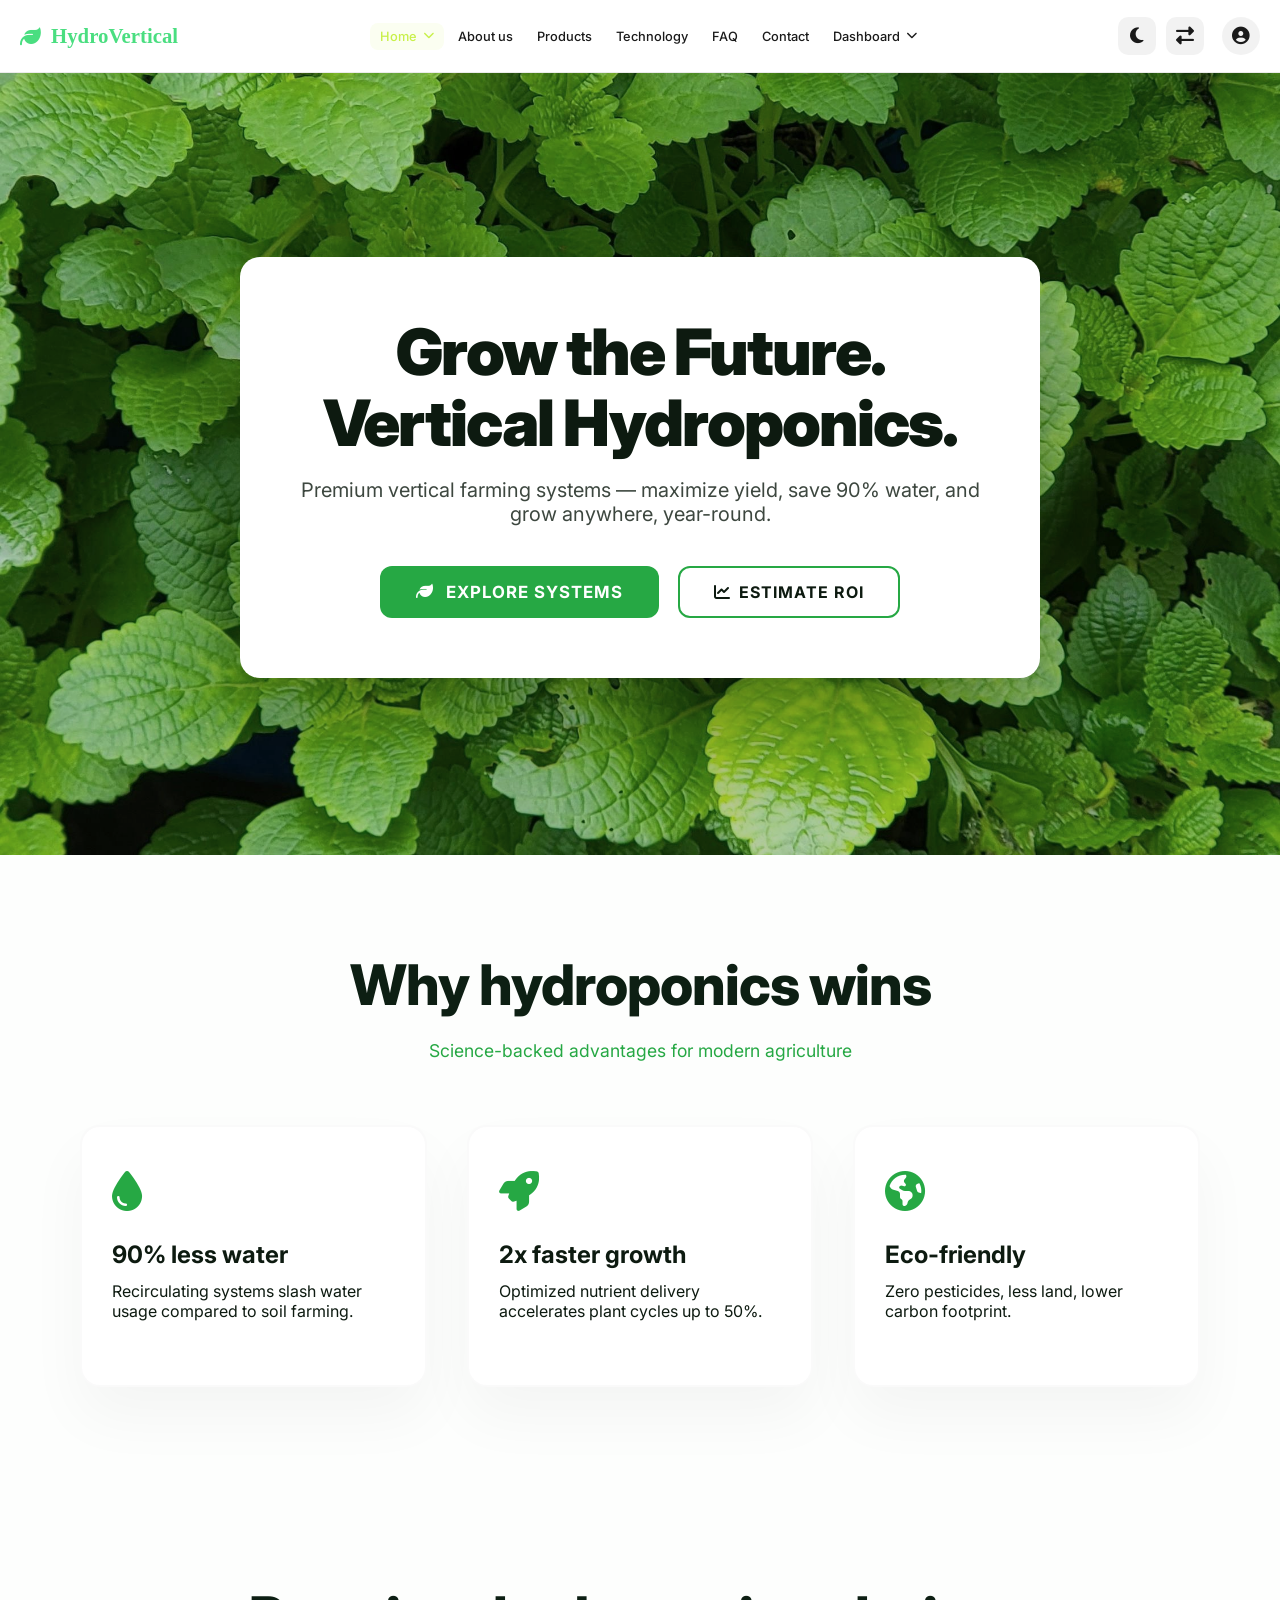
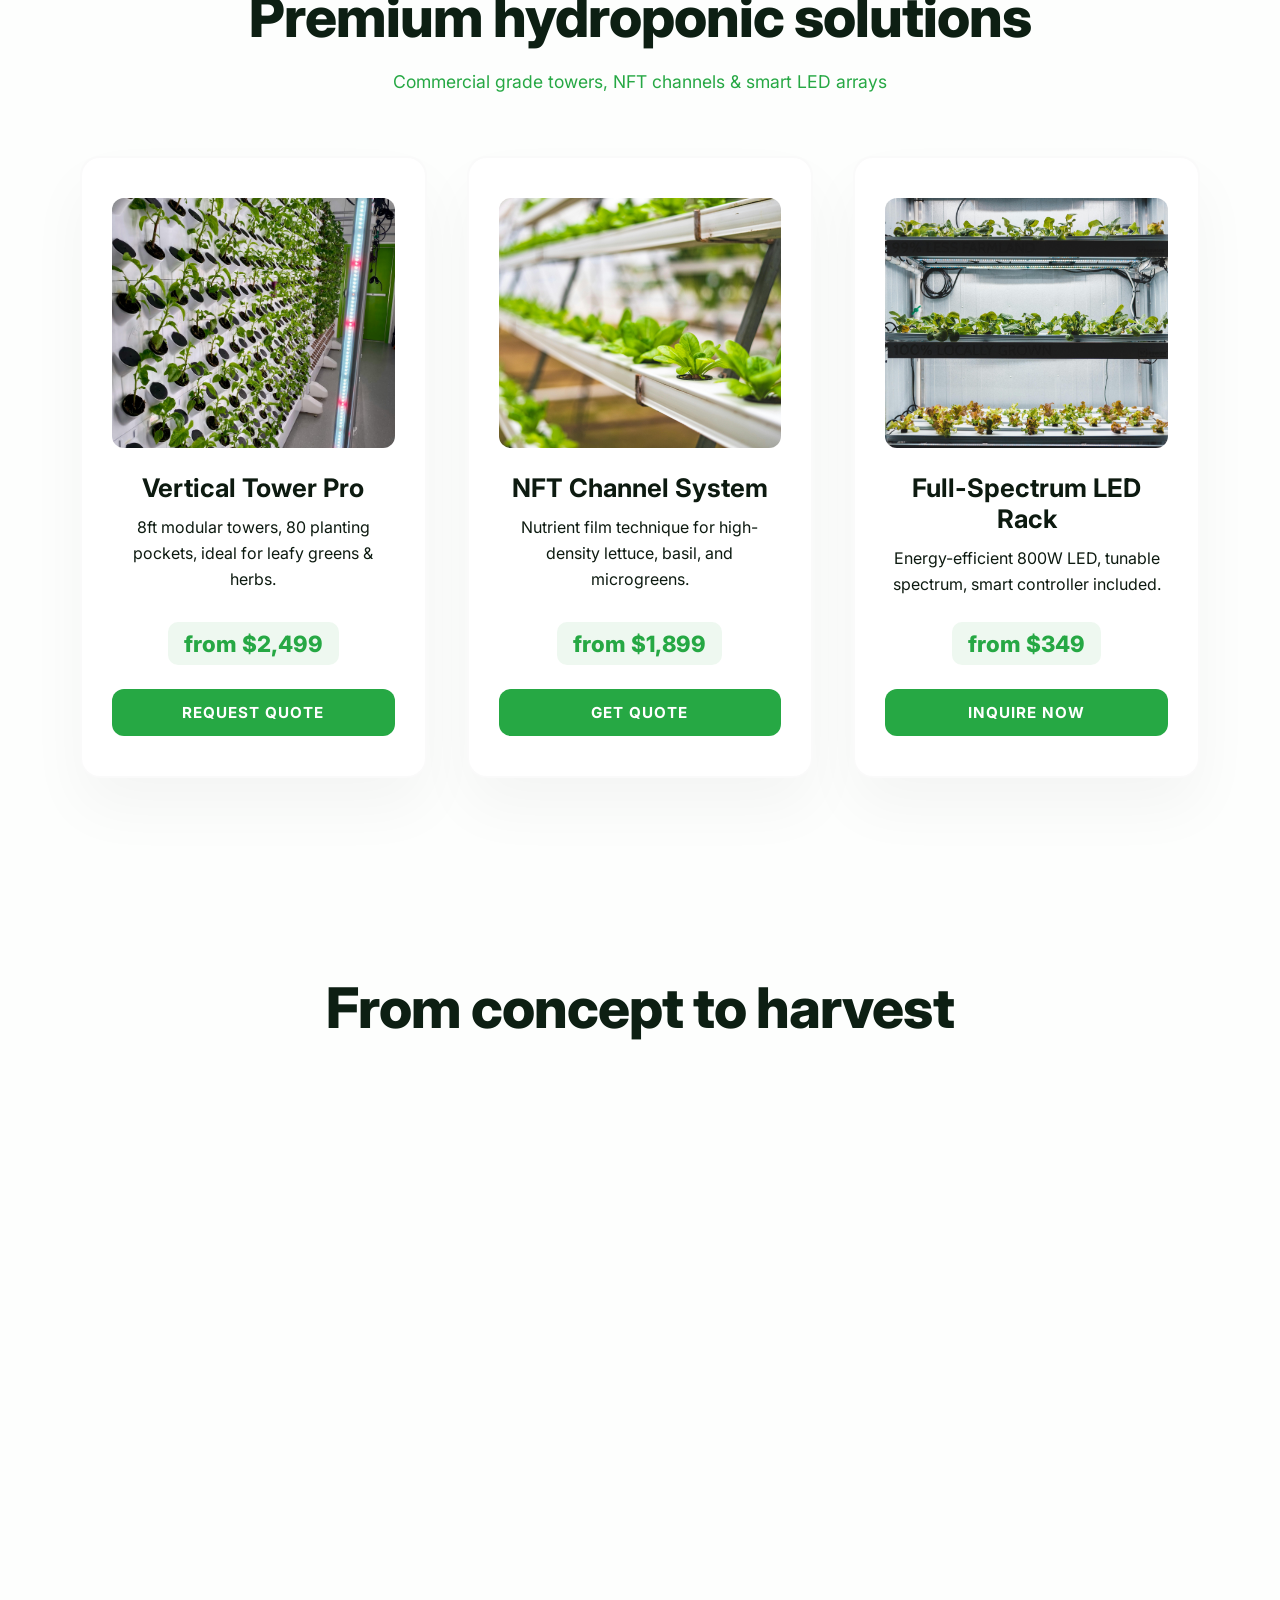
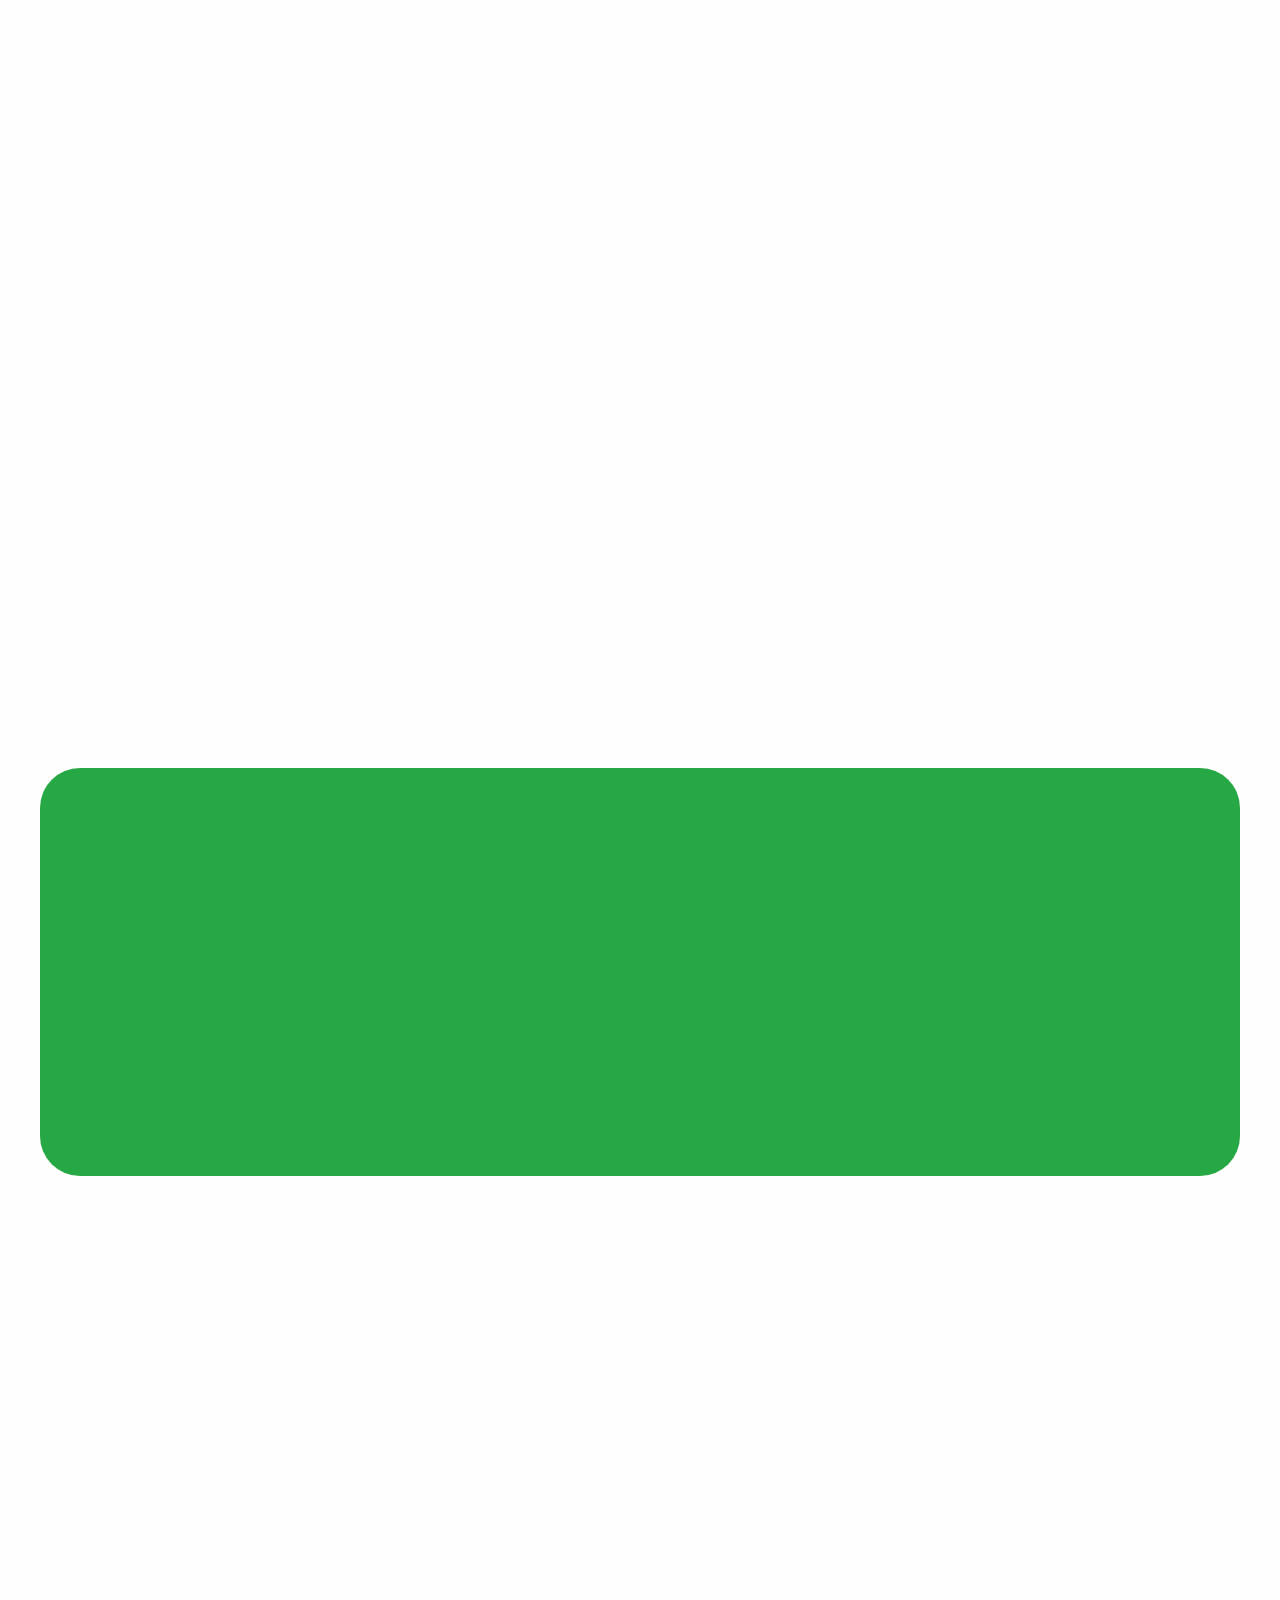
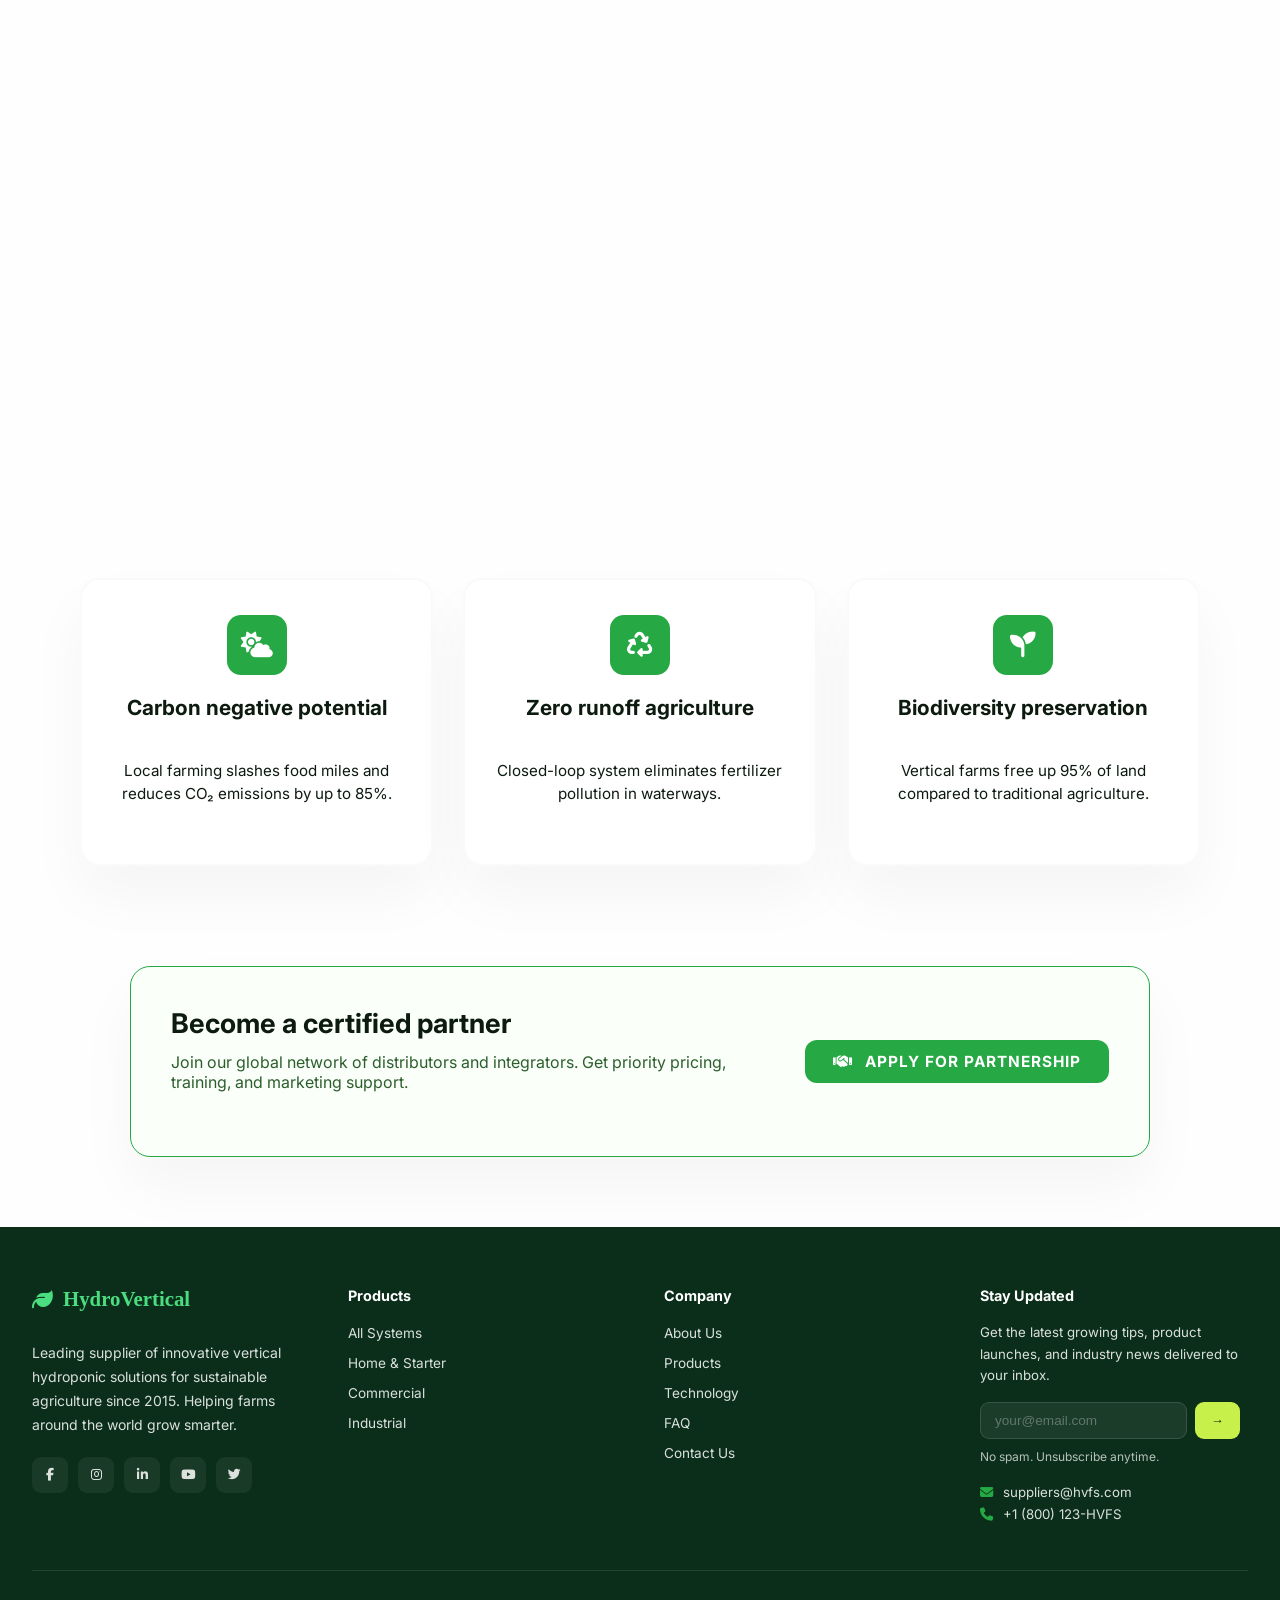
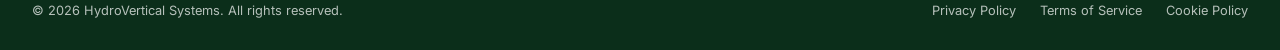
==== commit 4c1d70c7: "first commit" ====
--- a/index.html
+++ b/index.html
@@ -19,14 +19,21 @@
             --shadow: 0 30px 60px rgba(0, 0, 0, 0.04);
             --shadow-hover: 0 40px 80px rgba(38, 168, 68, 0.15);
             --border-radius: 20px;
+            --page-padding: clamp(1rem, 5vw, 2.5rem);
+            --section-bg-white: #ffffff;
+            --section-bg-alt: #fafffa;
+            --section-bg-impact: linear-gradient(115deg, #eef5ea, #e2f0e2);
         }
 
         body.dark {
-            --bg-color: #070a08;
-            --text-color: #f0f5f1;
-            --card-bg: #0f1c12;
-            --shadow: 0 30px 60px rgba(0, 0, 0, 0.5);
-            --shadow-hover: 0 40px 80px rgba(38, 168, 68, 0.25);
+            --bg-color: #000000;
+            --text-color: #ffffff;
+            --card-bg: #121212;
+            --shadow: 0 30px 60px rgba(0, 0, 0, 0.7);
+            --shadow-hover: 0 40px 80px rgba(38, 168, 68, 0.3);
+            --section-bg-white: #000000;
+            --section-bg-alt: #0a0a0a;
+            --section-bg-impact: linear-gradient(115deg, #121212, #000000);
         }
 
         * {
@@ -110,28 +117,11 @@
 
         /* section spacing */
         .section {
-            padding: 100px 24px;
+            padding: 100px var(--page-padding);
         }
         .container {
             max-width: 1280px;
             margin: 0 auto;
-        }
-        .section-title {
-            font-size: 3rem;
-            font-weight: 900;
-            letter-spacing: -1px;
-            text-align: center;
-            margin-bottom: 20px;
-            color: var(--text-color);
-        }
-        .section-sub {
-            text-align: center;
-            color: var(--accent);
-            text-transform: uppercase;
-            letter-spacing: 3px;
-            font-weight: 700;
-            margin: 0 auto 60px auto;
-            font-size: 0.95rem;
         }
 
         /* animations */
@@ -176,7 +166,7 @@
         }
         .hero-content {
             background: var(--card-bg);
-            padding: 60px 80px;
+            padding: 60px var(--page-padding);
             border-radius: var(--border-radius);
             box-shadow: 0 40px 100px rgba(0,0,0,0.3);
             max-width: 800px;
@@ -233,8 +223,35 @@
             gap: 40px;
         }
         .product-card {
-            padding: 30px;
+            padding: 40px 30px;
             text-align: center;
+            display: flex;
+            flex-direction: column;
+            align-items: center;
+            height: 100%;
+        }
+        .product-card h3 {
+            font-size: 1.6rem;
+        }
+        .product-card p {
+            margin-bottom: 24px;
+            line-height: 1.6;
+            flex-grow: 1;
+        }
+        .product-card .price {
+            font-size: 1.4rem;
+            font-weight: 800;
+            color: var(--accent);
+            margin-bottom: 24px;
+            padding: 8px 16px;
+            background: rgba(38, 168, 68, 0.08);
+            border-radius: 10px;
+        }
+        .product-card .btn-primary {
+            width: 100%;
+            justify-content: center;
+            padding: 14px 24px;
+            font-size: 0.95rem;
         }
         .product-img {
             width: 100%;
@@ -253,10 +270,20 @@
         }
         .step-item {
             flex: 1;
-            min-width: 240px;
+            min-width: 260px;
             text-align: center;
-            padding: 40px 20px;
+            padding: 45px 30px;
             position: relative;
+            display: flex;
+            flex-direction: column;
+            align-items: center;
+        }
+        .step-item h3 {
+            font-size: 1.4rem;
+        }
+        .step-item p {
+            line-height: 1.6;
+            opacity: 0.85;
         }
         .step-number {
             width: 70px;
@@ -282,6 +309,17 @@
         .usecase-item {
             padding: 40px 30px;
             text-align: left;
+            display: flex;
+            flex-direction: column;
+            height: 100%;
+        }
+        .usecase-item h3 {
+            margin-bottom: 12px;
+            font-size: 1.4rem;
+        }
+        .usecase-item p {
+            line-height: 1.6;
+            flex-grow: 1;
         }
         .usecase-icon {
             font-size: 2.5rem;
@@ -299,19 +337,29 @@
         .feature-item {
             display: flex;
             gap: 20px;
-            align-items: center;
-            padding: 30px;
+            align-items: flex-start;
+            padding: 35px 30px;
+            height: 100%;
+        }
+        .feature-item h3 {
+            margin-bottom: 8px;
+            font-size: 1.3rem;
+        }
+        .feature-item p {
+            line-height: 1.5;
+            font-size: 0.95rem;
         }
         .feature-icon {
-            font-size: 1.5rem;
-            color: var(--bg-color);
-            background: var(--text-color);
-            width: 100px;
+            font-size: 1.6rem;
+            color: #ffffff;
+            background: var(--accent);
+            min-width: 60px;
             height: 60px;
             display: flex;
             align-items: center;
             justify-content: center;
-            border-radius: 16px;
+            border-radius: 14px;
+            flex-shrink: 0;
         }
 
         /* testimonials */
@@ -350,12 +398,29 @@
 
         /* final CTA */
         .cta-section {
-            background: var(--text-color);
-            color: var(--bg-color);
+            background: var(--accent);
+            color: #ffffff !important;
             border-radius: 40px;
-            margin: 0 40px 100px 40px;
-            padding: 80px 40px;
+            margin: 0 var(--page-padding) 100px var(--page-padding);
+            padding: 80px var(--page-padding);
             text-align: center;
+            position: relative;
+            overflow: hidden;
+        }
+        .cta-section h2, .cta-section p, .cta-section i {
+            color: #ffffff !important;
+        }
+        .cta-section .btn-outline {
+            border-color: #ffffff;
+            color: #ffffff;
+        }
+        .cta-section .btn-outline:hover {
+            background: #ffffff;
+            color: var(--accent);
+        }
+        
+        body.dark .cta-section {
+            background: #1b6329;
         }
 
         /* Override inline styles generated globally */
@@ -366,14 +431,38 @@
         /* responsive */
         @media (max-width: 780px) {
             .hero-content {
-                padding: 40px 20px;
-                margin: 0 20px;
+                padding: 40px var(--page-padding);
+                margin: 0 var(--page-padding);
             }
-            .section { padding: 60px 20px; }
+            .section { padding: 60px var(--page-padding); }
             .section-title { font-size: 2.2rem; }
             .hero-content h1 { font-size: 2.5rem; }
             .hero-buttons { flex-direction: column; align-items: stretch; }
-            .cta-section { margin: 0 20px 60px 20px; padding: 60px 20px; }
+            .cta-section { margin: 0 var(--page-padding) 60px var(--page-padding); padding: 60px var(--page-padding); }
+        }
+        .testi-card.hidden {
+            display: none;
+        }
+        
+        .view-all-wrap {
+            text-align: center;
+            margin-top: 40px;
+        }
+        
+        .view-all-btn {
+            background: transparent;
+            border: 1px solid var(--accent);
+            color: var(--accent);
+            padding: 12px 32px;
+            border-radius: 40px;
+            font-weight: 600;
+            cursor: pointer;
+            transition: 0.3s;
+        }
+        
+        .view-all-btn:hover {
+            background: var(--accent);
+            color: white;
         }
     </style>
 </head>
@@ -381,7 +470,7 @@
     <!-- NAVBAR -->
     <nav class="navbar">
         <div class="nav-inner">
-            <a href="#" class="logo"><i class="fas fa-leaf"></i> Hydro<span>Vertical</span></a>
+            <a href="#" class="logo"><i class="fas fa-leaf"></i> HydroVertical</a>
             <div class="nav-links">
                 <div class="nav-item">
                     <a href="#" class="nav-link">Home <i class="fas fa-chevron-down"></i></a>
@@ -406,18 +495,18 @@
             <div class="nav-actions">
                 <div class="desktop-rtl-dark">
                     <button class="btn-icon" id="themeToggle" title="Toggle theme">
-                    <i class="fa-solid fa-moon"></i>
+                        <i class="fa-solid fa-moon"></i>
                     </button>
-                    <button class="btn-icon" id="themeToggle" title="Toggle theme">
-                    <i class="fa-solid fa-arrows-left-right-to-line"></i>
+                    <button class="btn-icon" id="rtlToggle" title="Toggle RTL">
+                        <i class="fas fa-exchange-alt"></i>
                     </button>
                 </div>
                 <!-- Profile dropdown - visible only on desktop (hidden on tablet/mobile via media query) -->
                 <div class="profile-dropdown">
                     <div class="profile-icon"><i class="fas fa-user-circle"></i></div>
                     <div class="profile-dropdown-content">
-                        <a href="./login.html"><i class="fas fa-sign-in-alt"></i> Login</a>
-                        <a href="./Registeration.html"><i class="fas fa-user-plus"></i> Signup</a>
+                        <a href="./login.html">Login</a>
+                        <a href="./Registeration.html">Signup</a>
                     </div>
                 </div>
                 <button class="hamburger" id="hamburger" aria-label="Menu">
@@ -502,7 +591,7 @@
     </section>
 
     <!-- 3) PRODUCT SHOWCASE (vertical systems, NFT, lights) -->
-    <section id="products" class="section" style="background: #fafffa;">
+    <section id="products" class="section" style="background: var(--section-bg-alt);">
         <div class="container">
             <div class="section-title fade-up">Premium hydroponic solutions</div>
             <div class="section-sub fade-up">Commercial grade towers, NFT channels & smart LED arrays</div>
@@ -511,22 +600,22 @@
                     <img class="product-img" src="./images/Vertical Tower Pro.jpg" alt="Vertical Tower">
                     <h3>Vertical Tower Pro</h3>
                     <p>8ft modular towers, 80 planting pockets, ideal for leafy greens & herbs.</p>
-                    <div class="price" style="font-weight:700; margin:12px 0; color:#2e7d32;">from $2,499</div>
-                    <a href="#cta-final" class="btn-primary" style="padding: 8px 24px; font-size:0.85rem;">Request quote</a>
+                    <div class="price">from $2,499</div>
+                    <a href="#cta-final" class="btn-primary">Request quote</a>
                 </div>
                 <div class="product-card glass-card fade-up">
                     <img class="product-img" src="./images/NFT Channel System.jpg" alt="NFT channels">
                     <h3>NFT Channel System</h3>
                     <p>Nutrient film technique for high-density lettuce, basil, and microgreens.</p>
-                    <div class="price" style="font-weight:700; margin:12px 0; color:#2e7d32;">from $1,899</div>
-                    <a href="#cta-final" class="btn-primary" style="padding: 8px 24px;">Get quote</a>
+                    <div class="price">from $1,899</div>
+                    <a href="#cta-final" class="btn-primary">Get quote</a>
                 </div>
                 <div class="product-card glass-card fade-up">
                     <img class="product-img" src="./images/Full-Spectrum LED Rack.jpg" alt="LED grow lights">
                     <h3>Full-Spectrum LED Rack</h3>
                     <p>Energy-efficient 800W LED, tunable spectrum, smart controller included.</p>
-                    <div class="price" style="font-weight:700; margin:12px 0; color:#2e7d32;">from $349</div>
-                    <a href="#cta-final" class="btn-primary" style="padding: 8px 24px;">Inquire now</a>
+                    <div class="price">from $349</div>
+                    <a href="#cta-final" class="btn-primary">Inquire now</a>
                 </div>
             </div>
         </div>
@@ -547,7 +636,7 @@
     </section>
 
     <!-- 5) USE CASES (home, commercial, rooftop farming) -->
-    <section class="section" style="background: #eef7ee;">
+    <section class="section" style="background: var(--section-bg-alt);">
         <div class="container">
             <div class="section-title fade-up">Where our systems thrive</div>
             <div class="section-sub fade-up">From urban rooftops to industrial greenhouses</div>
@@ -574,7 +663,7 @@
     </section>
 
     <!-- 7) TESTIMONIALS / SUCCESS STORIES -->
-    <section class="section" style="background: linear-gradient(125deg, #f9fff9, #f0faf0);">
+    <section class="section" style="background: var(--section-bg-white); border-top: 1px solid var(--border);">
         <div class="container">
             <div class="section-title fade-up">Success stories from partners</div>
             <div class="section-sub fade-up">Join 500+ farms using our vertical ecosystems</div>
@@ -594,23 +683,44 @@
                     <p class="testi-text">"Rooftop farming has never been easier. The vertical towers are low-maintenance and look stunning."</p>
                     <div class="testi-author"><div class="avatar">CR</div><div><strong>C. Rivera</strong><br>SkyGreens, Singapore</div></div>
                 </div>
+                <div class="testi-card glass-card fade-up">
+                    <div class="testi-stars" style="color:#ffb74d;">★★★★★</div>
+                    <p class="testi-text">"The automation is flawless. We manage a 5,000 sq ft facility with just two people. High quality, low labor."</p>
+                    <div class="testi-author"><div class="avatar">SJ</div><div><strong>S. Jensen</strong><br>Apex Greens, London</div></div>
+                </div>
+                <div class="testi-card glass-card fade-up">
+                    <div class="testi-stars" style="color:#ffb74d;">★★★★★</div>
+                    <p class="testi-text">"Best investment for our restaurant. Fresh basil and cilantro on demand. Customers love seeing the towers in the lobby."</p>
+                    <div class="testi-author"><div class="avatar">CR</div><div><strong>Chef Ricardo</strong><br>La Trattoria</div></div>
+                </div>
+                <div class="testi-card glass-card fade-up">
+                    <div class="testi-stars" style="color:#ffb74d;">★★★★★</div>
+                    <p class="testi-text">"Excellent technical support. They helped us calibrate our LED spectrum for strawberries, and the flavor is unmatched."</p>
+                    <div class="testi-author"><div class="avatar">AL</div><div><strong>A. Lopez</strong><br>BerryTech Farms</div></div>
+                </div>
+            </div>
+            
+            <div class="view-all-wrap fade-up" id="testiViewAllWrap">
+                <button class="view-all-btn" id="viewAllTesti">View All Stories <i class="fas fa-chevron-down"></i></button>
             </div>
         </div>
     </section>
 
     <!-- 8) FINAL CALL-TO-ACTION (Get Quote / Start Your Farm) -->
     <div id="cta-final" style="scroll-margin-top: 30px;">
-        <div class="cta-section glass-card" style="background:rgb(38,168,68); backdrop-filter: blur(8px);">
-            <div class="cta-glow"></div>
-            <div class="fade-up" style="position: relative; z-index: 2;">
-                <i class="fas fa-seedling" style="font-size: 3rem; color: #2e7d32; margin-bottom: 16px; display: inline-block;"></i>
-                <h2 style="font-size: 2rem; font-weight: 800;">Ready to build your vertical farm?</h2>
-                <p style="max-width: 580px; margin: 20px auto; font-size: 1.1rem;">Get a custom quote, free design consultation, and ROI analysis.</p>
-                <div style="display: flex; gap: 1rem; justify-content: center; flex-wrap: wrap;">
-                    <a href="#" class="btn-primary" style="background: #2e7d32;"><i class="fas fa-file-invoice"></i> Request Quote</a>
+        <div class="cta-section">
+            <div class="container fade-up" style="text-align: center;">
+                <i class="fas fa-seedling" style="font-size: 3.5rem; margin-bottom: 24px; display: inline-block; color: white;"></i>
+                <h2 style="color: white !important;">Ready to build the future of farming?</h2>
+                <p style="color: white !important; opacity: 0.9;">Join 500+ commercial growers and urban farmers across the globe.</p>
+                <div style="display: flex; gap: 1.5rem; justify-content: center; flex-wrap: wrap;">
+                    <a href="#" class="btn-primary" style="background: white; color: var(--accent);"><i class="fas fa-file-invoice"></i> Request Quote</a>
                     <a href="#" class="btn-outline"><i class="fas fa-calendar-alt"></i> Schedule Demo</a>
                 </div>
-                <p style="margin-top: 28px; font-size: 0.85rem; opacity: 0.7;">📞 +1 (888) 429-7765  |  ✉️ grow@verdantcore.com</p>
+                <div style="margin-top: 48px; font-size: 0.95rem; opacity: 0.8; display: flex; justify-content: center; gap: 30px; flex-wrap: wrap; color: white;">
+                    <span><i class="fas fa-phone"></i> +1 (888) 429-7765</span>
+                    <span><i class="fas fa-envelope"></i> grow@verdantcore.com</span>
+                </div>
             </div>
         </div>
     </div>
@@ -618,7 +728,7 @@
     <!-- ========== NEW SECTIONS APPENDED BELOW (without modifying any existing code) ========== -->
     
     <!-- NEW SECTION 1: DEEP DIVE FEATURES (Smart Sensors & Data Insights) -->
-    <section class="section" style="background: #ffffff;">
+    <section class="section" style="background: var(--section-bg-white);">
         <div class="container">
             <div class="section-title fade-up">Precision agriculture, redefined</div>
             <div class="section-sub fade-up">Leverage real-time data to maximize every harvest cycle</div>
@@ -643,7 +753,7 @@
     </section>
 
     <!-- NEW SECTION 2: SUSTAINABILITY & IMPACT METRICS -->
-    <section class="section" style="background: linear-gradient(115deg, #eef5ea, #e2f0e2);">
+    <section class="section" style="background: var(--section-bg-impact);">
         <div class="container">
             <div class="section-title fade-up">Environmental impact that matters</div>
             <div class="section-sub fade-up">Every tower contributes to a greener planet</div>
@@ -670,7 +780,7 @@
     <!-- NEW SECTION 3: COMPACT CALL-TO-ACTION (Partnership / Distributor) -->
     <div style="margin-bottom: 70px;">
         <div class="container" style="max-width: 1100px;">
-            <div class="glass-card fade-up" style="display: flex; flex-wrap: wrap; justify-content: space-between; align-items: center; gap: 32px; padding: 40px 44px; background: rgba(235, 248, 235, 0.8);">
+            <div class="glass-card fade-up" style="display: flex; flex-wrap: wrap; justify-content: space-between; align-items: center; gap: 32px; padding: 40px var(--page-padding); background: var(--section-bg-alt); border: 1px solid var(--accent);">
                 <div style="flex: 1;">
                     <h3 style="font-size: 1.7rem; font-weight: 700;">Become a certified partner</h3>
                     <p style="margin-top: 12px; color: #2c5e2c;">Join our global network of distributors and integrators. Get priority pricing, training, and marketing support.</p>
@@ -688,7 +798,7 @@
         <div class="footer-inner">
             <div class="footer-grid">
                 <div class="footer-brand">
-                    <a href="./index.html" class="logo" id="wow" style="color:white"><i class="fas fa-leaf"></i>Hydro<span>Vertical</span></a>
+                    <a href="./index.html" class="logo" id="wow" style="color:white"><i class="fas fa-leaf"></i>HydroVertical</a>
                     <p>Leading supplier of innovative vertical hydroponic solutions for sustainable agriculture since 2015. Helping farms around the world grow smarter.</p>
                     <div class="footer-socials" id="so">
                         <a href="#" class="social-btn"><i class="fab fa-facebook-f"></i></a>
@@ -702,9 +812,9 @@
                     <h4>Products</h4>
                     <ul class="footer-links">
                         <li><a href="./products.html">All Systems</a></li>
-                        <li><a href="./products.html" onclick="filterProducts('home'); return false;">Home & Starter</a></li>
-                        <li><a href="./products.html" onclick="filterProducts('commercial'); return false;">Commercial</a></li>
-                        <li><a href="./products.html" onclick="filterProducts('industrial'); return false;">Industrial</a></li>
+                        <li><a href="./products.html#home">Home & Starter</a></li>
+                        <li><a href="./products.html#commercial">Commercial</a></li>
+                        <li><a href="./products.html#industrial">Industrial</a></li>
                     </ul>
                 </div>
                 <div class="footer-col">
@@ -758,6 +868,28 @@
             });
         }, appearOptions);
         faders.forEach(el => appearOnScroll.observe(el));
+
+        // Testimonials View All Logic
+        (function() {
+            const testiCards = document.querySelectorAll('.testi-grid .testi-card');
+            const viewAllBtn = document.getElementById('viewAllTesti');
+            const testiLimit = 3;
+
+            if (testiCards && testiCards.length > testiLimit) {
+                testiCards.forEach((card, index) => {
+                    if (index >= testiLimit) card.classList.add('hidden');
+                });
+            } else if (document.getElementById('testiViewAllWrap')) {
+                document.getElementById('testiViewAllWrap').style.display = 'none';
+            }
+
+            if (viewAllBtn) {
+                viewAllBtn.addEventListener('click', () => {
+                    testiCards.forEach(card => card.classList.remove('hidden'));
+                    document.getElementById('testiViewAllWrap').style.display = 'none';
+                });
+            }
+        })();
     </script>
 </body>
 </html>
--- a/nav.css
+++ b/nav.css
@@ -21,46 +21,98 @@
             --shadow: 0 8px 32px rgba(11,46,26,0.1);
             --shadow-lg: 0 24px 60px rgba(11,46,26,0.16);
             --transition: all 0.35s cubic-bezier(0.4,0,0.2,1);
+            --page-padding: clamp(1rem, 5vw, 2.5rem);
+            --nav-bg: #ffffff;
+            --logo-text: #4ade80;
+            --nav-text: #1a1a1a;
+            --nav-icon-bg: rgba(0,0,0,0.05);
+            --nav-border: rgba(0,0,0,0.08);
+            --heading-size: clamp(2.2rem, 5vw, 3.5rem);
+            --heading-color: #0d1f13;
         }
 
         body.dark {
-            --text: #e2f0e6;
-            --text-muted: #7aaa8a;
-            --bg: #09150e;
-            --surface: #111d15;
-            --border: rgba(255,255,255,0.07);
-        }
-
-        /* RTL Support */
+            --text: #ffffff;
+            --text-muted: #b0b0b0;
+            --bg: #000000;
+            --surface: #1a1a1a;
+            --border: rgba(255,255,255,0.1);
+            --nav-bg: rgba(0, 0, 0, 0.95);
+            --logo-text: #ffffff;
+            --nav-text: rgba(255, 255, 255, 0.95);
+            --nav-icon-bg: rgba(255,255,255,0.1);
+            --nav-border: rgba(255,255,255,0.1);
+            --heading-color: #ffffff;
+        }
+
+        /* Global RTL Support */
         body[dir="rtl"] {
             direction: rtl;
-        }
+            text-align: right;
+        }
+        
+        body[dir="rtl"] .section-title,
+        body[dir="rtl"] .section-sub,
+        body[dir="rtl"] .container,
+        body[dir="rtl"] p,
+        body[dir="rtl"] h1,
+        body[dir="rtl"] h2,
+        body[dir="rtl"] h3,
+        body[dir="rtl"] h4,
+        body[dir="rtl"] h5,
+        body[dir="rtl"] h6 {
+            text-align: right !important;
+        }
+
+        body[dir="rtl"] .section-title,
+        body[dir="rtl"] .section-sub {
+            text-align: center !important;
+        }
+
         body[dir="rtl"] .nav-links {
             flex-direction: row-reverse;
         }
-        body[dir="rtl"] .hero-actions,
-        body[dir="rtl"] .hero-stats,
-        body[dir="rtl"] .footer-bottom {
+
+        body[dir="rtl"] .footer-grid,
+        body[dir="rtl"] .footer-brand,
+        body[dir="rtl"] .footer-col,
+        body[dir="rtl"] .footer-bottom,
+        body[dir="rtl"] .footer-bottom-links,
+        body[dir="rtl"] .footer-socials {
             flex-direction: row-reverse;
-        }
-        body[dir="rtl"] .footer-bottom-links {
-            flex-direction: row-reverse;
-        }
-        body[dir="rtl"] .faq-q {
             text-align: right;
         }
+
         body[dir="rtl"] .btn-primary i,
-        body[dir="rtl"] .btn-ghost i {
+        body[dir="rtl"] .btn-outline i,
+        body[dir="rtl"] .nav-link i.fa-chevron-down {
             transform: rotate(180deg);
-            display: inline-block;
-        }
+        }
+
         body[dir="rtl"] .dropdown-menu {
             left: auto;
             right: 0;
         }
-        body[dir="rtl"] .dropdown-menu a:hover {
-            padding-left: 20px;
-            padding-right: 24px;
+
+        body[dir="rtl"] .spec-list li i,
+        body[dir="rtl"] .footer-col i {
+            margin-right: 0;
+            margin-left: 10px;
+        }
+
+        body[dir="rtl"] .compare-table th,
+        body[dir="rtl"] .compare-table td {
+            text-align: right;
+        }
+
+        body[dir="rtl"] .product-card > div:nth-last-child(2) {
+            grid-column: 2;
+            justify-self: end;
+        }
+
+        body[dir="rtl"] .product-card > a.btn-primary {
+            grid-column: 1;
+            justify-self: start;
         }
 
         html {
@@ -75,22 +127,67 @@
             transition: background 0.3s, color 0.3s;
         }
 
+        /* ========== GLOBAL HEADING STANDARDIZATION ========== */
+        .section-title, 
+        .bento-header h2, 
+        .timeline-header h2, 
+        .faq-section h2, 
+        .impact-section h2 {
+            font-size: var(--heading-size) !important;
+            color: var(--heading-color) !important;
+            font-weight: 800 !important;
+            text-align: center !important;
+            margin-bottom: 20px !important;
+            letter-spacing: -1px;
+            line-height: 1.1;
+        }
+
+        .section-sub, 
+        .bento-header p, 
+        .timeline-header p, 
+        .faq-section p {
+            font-size: 1.1rem !important;
+            color: var(--accent) !important;
+            text-align: center !important;
+            max-width: 700px !important;
+            margin: 0 auto 60px auto !important;
+            line-height: 1.6;
+        }
+
+        /* Internal paragraph spacing inside sections */
+        .container h3 + p, 
+        .glass-card h3 + p, 
+        .benefit-card h3 + p, 
+        .product-card h3 + p,
+        .step-item h3 + p,
+        .usecase-item h3 + p,
+        .feature-item h3 + p,
+        .service-card h3 + p,
+        .team-card h3 + p,
+        .bento-card h3 + p,
+        .impact-card h3 + p,
+        .timeline-info h3 + p,
+        .feature-content h3 + p {
+            margin-top: 12px !important;
+            margin-bottom: 24px !important;
+        }
+
         /* ========== NAVBAR STYLES (FULLY RESPONSIVE) ========== */
         .navbar {
             position: fixed;
             top: 0;
             width: 100%;
             z-index: 1000;
-            background: rgba(11,46,26,0.96);
+            background: var(--nav-bg);
             backdrop-filter: blur(14px);
-            border-bottom: 1px solid rgba(86,194,122,0.15);
+            border-bottom: 1px solid var(--nav-border);
             transition: var(--transition);
         }
 
         .nav-inner {
             max-width: 1400px;
             margin: 0 auto;
-            padding: 0 24px;
+            padding: 0 var(--page-padding);
             display: flex;
             align-items: center;
             justify-content: space-between;
@@ -101,8 +198,7 @@
             font-family: 'Playfair Display', serif;
             font-size: 1.5rem;
             font-weight: 900;
-            color: #4ade80 !important; /* Premium Emerald for "Hydro" */
-            text-shadow: 0 0 10px rgba(74, 222, 128, 0.3);
+            color: var(--logo-text) !important;
             text-decoration: none;
             white-space: nowrap;
             display: flex;
@@ -113,11 +209,9 @@
         .logo i {
             font-size: 1.5rem;
             color: #4ade80 !important; /* Premium Emerald for Icon */
-            text-shadow: 0 0 10px rgba(74, 222, 128, 0.3);
         }
         .logo span {
             color: #4ade80 !important; /* Premium Emerald for "Vertical" */
-            text-shadow: 0 0 10px rgba(74, 222, 128, 0.3);
         }
         .logo:hover {
             opacity: 0.9;
@@ -136,7 +230,7 @@
         }
 
         .nav-link {
-            color: rgba(255, 255, 255, 0.85);
+            color: var(--nav-text);
             text-decoration: none;
             padding: 8px 14px;
             border-radius: 8px;
@@ -182,8 +276,10 @@
             z-index: 1001;
         }
 
-        body.dark .dropdown-menu {
-            background: rgba(17, 29, 21, 0.98);
+        body.dark .dropdown-menu,
+        body.dark .profile-dropdown-content {
+            background: rgba(20, 20, 20, 0.98);
+            border-color: rgba(255, 255, 255, 0.15);
         }
 
         .nav-item:hover .dropdown-menu {
@@ -228,8 +324,8 @@
             border-radius: 10px;
             border: none;
             cursor: pointer;
-            background: rgba(255, 255, 255, 0.12);
-            color: white;
+            background: var(--nav-icon-bg);
+            color: var(--nav-text);
             display: flex;
             align-items: center;
             justify-content: center;
@@ -238,8 +334,10 @@
         }
 
         .btn-icon:hover {
-            background: rgba(200, 240, 74, 0.2);
+            background: rgba(200, 240, 74, 0.25);
             color: var(--lime);
+            transform: scale(1.05);
+            box-shadow: 0 0 15px rgba(200, 240, 74, 0.15);
         }
 
         /* Profile Dropdown (Desktop - hidden on mobile via media query) */
@@ -249,7 +347,7 @@
             margin-left: 8px;
         }
         .profile-icon {
-            background: rgba(255, 255, 255, 0.12);
+            background: var(--nav-icon-bg);
             border-radius: 50%;
             width: 38px;
             height: 38px;
@@ -258,29 +356,42 @@
             justify-content: center;
             cursor: pointer;
             transition: all 0.2s ease;
-            color: white;
+            color: var(--nav-text);
             font-size: 1.1rem;
         }
-        .profile-icon:hover {
-            background: rgba(200, 240, 74, 0.2);
-            color: var(--lime);
-            transform: scale(1.02);
+        .profile-icon:hover,
+        .profile-dropdown:hover .profile-icon {
+            background: #ffffff !important;
+            color: #000000 !important;
+            transform: scale(1.05);
+            box-shadow: 0 4px 15px rgba(0, 0, 0, 0.2);
         }
         .profile-dropdown-content {
             position: absolute;
             right: 0;
-            top: 45px;
-            background: rgba(11, 46, 26, 0.98);
-            backdrop-filter: blur(12px);
-            min-width: 160px;
-            border-radius: 12px;
-            box-shadow: var(--shadow-lg);
-            border: 1px solid rgba(255, 255, 255, 0.1);
+            top: 100%;
+            margin-top: 12px;
+            background: #ffffff;
+            backdrop-filter: blur(16px);
+            min-width: 190px;
+            border-radius: 16px;
+            box-shadow: 0 20px 40px rgba(0,0,0,0.15);
+            border: 1px solid rgba(0, 0, 0, 0.08);
             opacity: 0;
             visibility: hidden;
-            transform: translateY(-10px);
-            transition: all 0.3s ease;
+            transform: translateY(15px);
+            transition: all 0.35s cubic-bezier(0.4, 0, 0.2, 1);
             z-index: 1001;
+        }
+        /* Hover Bridge */
+        .profile-dropdown-content::before {
+            content: '';
+            position: absolute;
+            top: -15px;
+            left: 0;
+            width: 100%;
+            height: 15px;
+            background: transparent;
         }
         .profile-dropdown:hover .profile-dropdown-content {
             opacity: 1;
@@ -288,18 +399,30 @@
             transform: translateY(0);
         }
         .profile-dropdown-content a {
-            display: block;
+            display: flex;
+            align-items: center;
+            gap: 12px;
             padding: 12px 20px;
             text-decoration: none;
-            color: rgba(255, 255, 255, 0.85);
-            font-size: 0.85rem;
+            color: var(--nav-text);
+            font-size: 0.9rem;
             font-weight: 500;
             transition: all 0.2s ease;
         }
+        .profile-dropdown-content a i {
+            font-size: 1rem;
+            color: white;
+            width: 20px;
+            text-align: center;
+        }
         .profile-dropdown-content a:hover {
-            background: rgba(200, 240, 74, 0.12);
+            background: rgba(46, 125, 50, 0.08);
+            color: var(--g1);
+            padding-left: 24px;
+        }
+        body.dark .profile-dropdown-content a:hover {
+            background: rgba(255, 255, 255, 0.1);
             color: var(--lime);
-            padding-left: 24px;
         }
         .profile-dropdown-content a:first-child {
             border-radius: 12px 12px 0 0;
@@ -322,7 +445,7 @@
         .hamburger span {
             width: 22px;
             height: 2px;
-            background: white;
+            background: var(--nav-text);
             border-radius: 2px;
             transition: var(--transition);
             display: block;
@@ -333,9 +456,9 @@
             display: none;
             flex-direction: column;
             gap: 6px;
-            background: var(--g1);
-            padding: 16px 20px 20px;
-            border-bottom: 1px solid rgba(255, 255, 255, 0.08);
+            background: var(--nav-bg);
+            padding: 16px var(--page-padding) 20px;
+            border-bottom: 1px solid var(--nav-border);
             max-height: calc(100vh - 72px);
             overflow-y: auto;
             scrollbar-width: thin;
@@ -362,7 +485,7 @@
         }
 
         .mobile-nav .nav-link {
-            color: white;
+            color: var(--nav-text);
             display: block;
             padding: 10px 14px;
             font-size: 0.9rem;
@@ -378,7 +501,8 @@
         }
 
         .mobile-dropdown a {
-            color: rgba(255, 255, 255, 0.7);
+            color: var(--nav-text);
+            opacity: 0.8;
             text-decoration: none;
             padding: 8px 14px;
             font-size: 0.8rem;
@@ -395,16 +519,16 @@
             gap: 12px;
             margin-top: 16px;
             padding-top: 12px;
-            border-top: 1px solid rgba(255, 255, 255, 0.1);
+            border-top: 1px solid var(--nav-border);
         }
 
         .mobile-action-btn {
             flex: 1;
-            background: rgba(255, 255, 255, 0.08);
+            background: var(--nav-icon-bg);
             border: none;
             border-radius: 10px;
             padding: 10px;
-            color: white;
+            color: var(--nav-text);
             font-weight: 600;
             font-size: 0.8rem;
             cursor: pointer;
@@ -422,7 +546,7 @@
 
         /* Mobile Profile Section */
         .mobile-profile-section {
-            border-top: 1px solid rgba(255, 255, 255, 0.1);
+            border-top: 1px solid var(--nav-border);
             margin-top: 8px;
             padding-top: 12px;
             display: flex;
@@ -434,16 +558,23 @@
             align-items: center;
             gap: 10px;
             padding: 10px 14px;
-            color: white;
+            color: #000000;
+            background: rgba(0, 0, 0, 0.05);
             text-decoration: none;
             font-size: 0.9rem;
             font-weight: 500;
             border-radius: 8px;
-            transition: all 0.2s ease;
+            transition: var(--transition);
         }
         .mobile-profile-section a:hover {
-            background: rgba(200, 240, 74, 0.1);
-            color: var(--lime);
+            background: rgba(0, 0, 0, 0.1);
+        }
+        body.dark .mobile-profile-section a {
+            color: #ffffff;
+            background: rgba(255, 255, 255, 0.1);
+        }
+        body.dark .mobile-profile-section a:hover {
+            background: rgba(255, 255, 255, 0.2);
         }
         .mobile-profile-section i {
             width: 24px;
@@ -488,7 +619,7 @@
         .footer-inner {
             max-width: 1400px;
             margin: 0 auto;
-            padding: 64px 24px 32px;
+            padding: 64px var(--page-padding) 32px;
         }
 
         .footer-grid {
@@ -722,7 +853,7 @@
 
         @media (max-width: 480px) {
             .nav-inner {
-                padding: 0 16px;
+                padding: 0 var(--page-padding);
             }
             .logo {
                 font-size: 1.2rem;
@@ -780,14 +911,14 @@
             max-width: 1400px;
             margin-left: auto;
             margin-right: auto;
-            padding-left: 20px;
-            padding-right: 20px;
+            padding-left: var(--page-padding);
+            padding-right: var(--page-padding);
         }
         
         /* Ultra-small devices (phones below 380px) */
         @media (max-width: 380px) {
             .nav-inner {
-                padding: 0 12px;
+                padding: 0 var(--page-padding);
             }
             .logo {
                 font-size: 1rem;
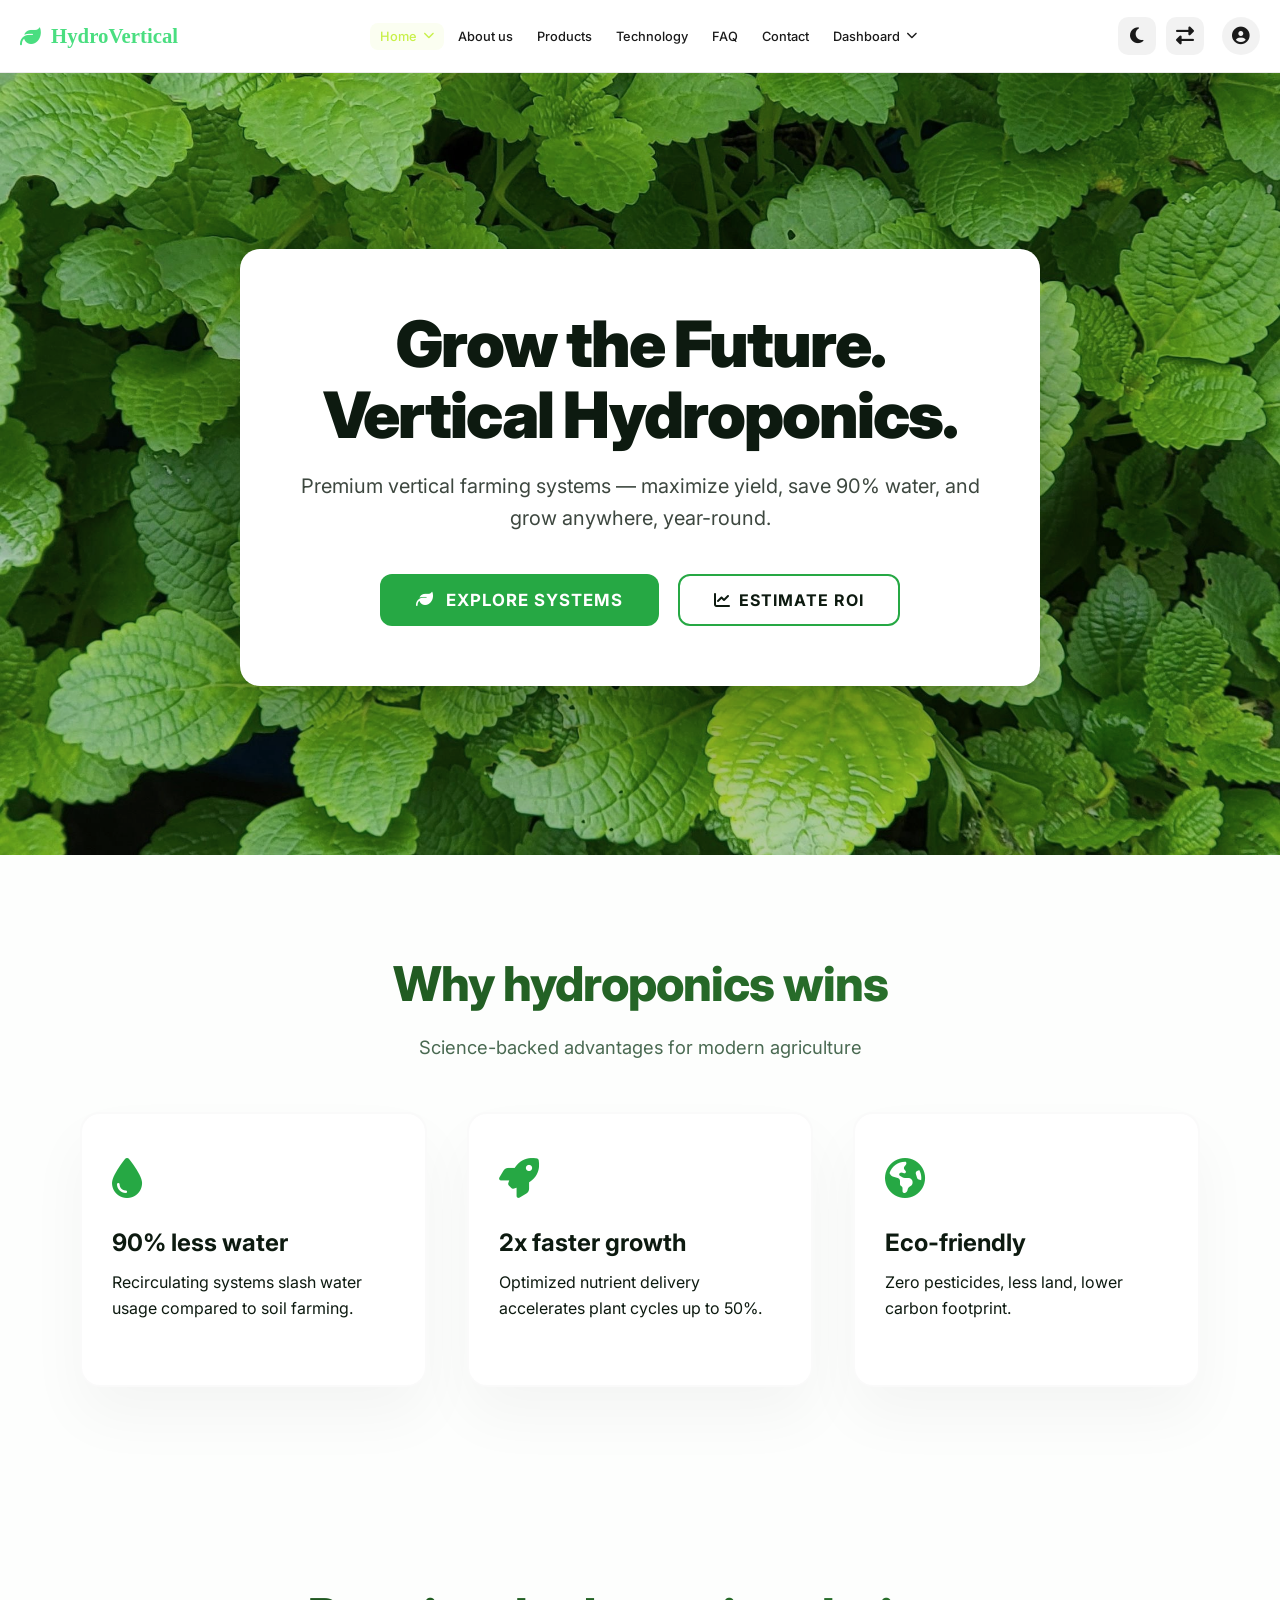
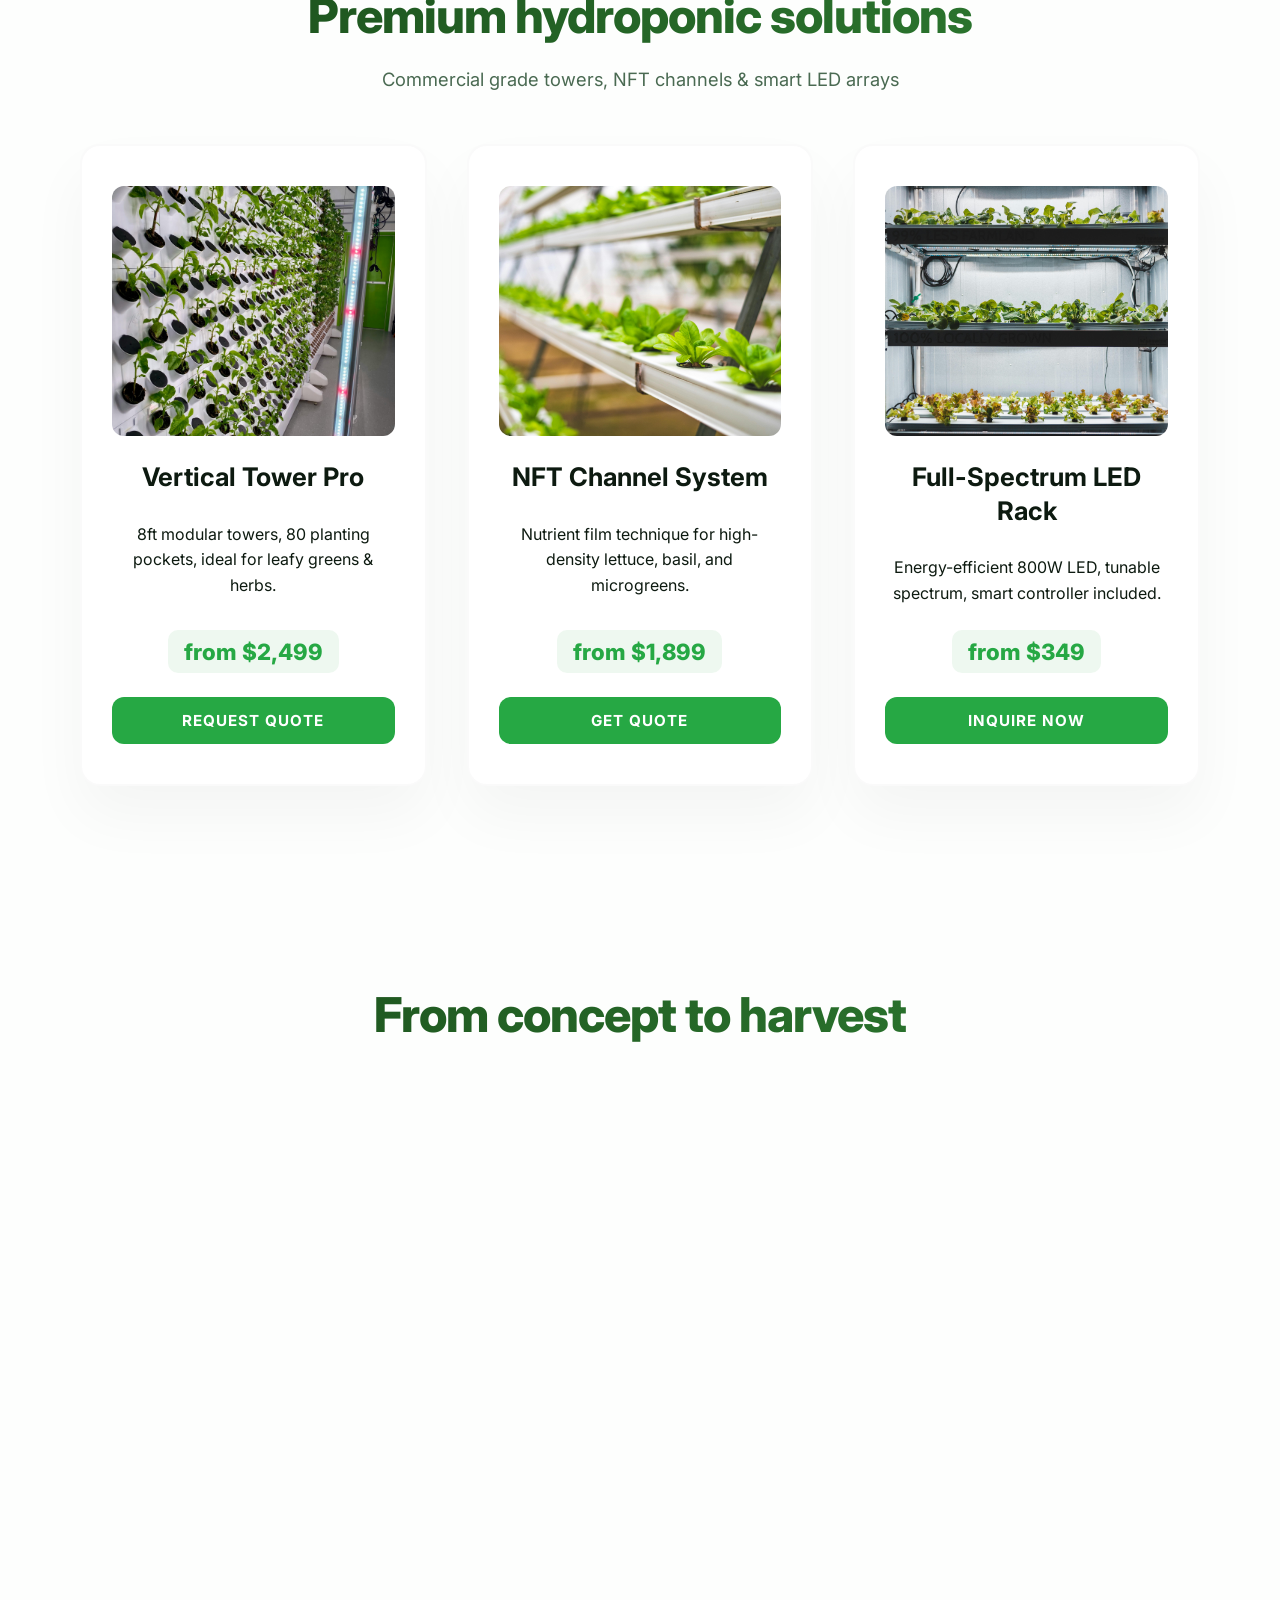
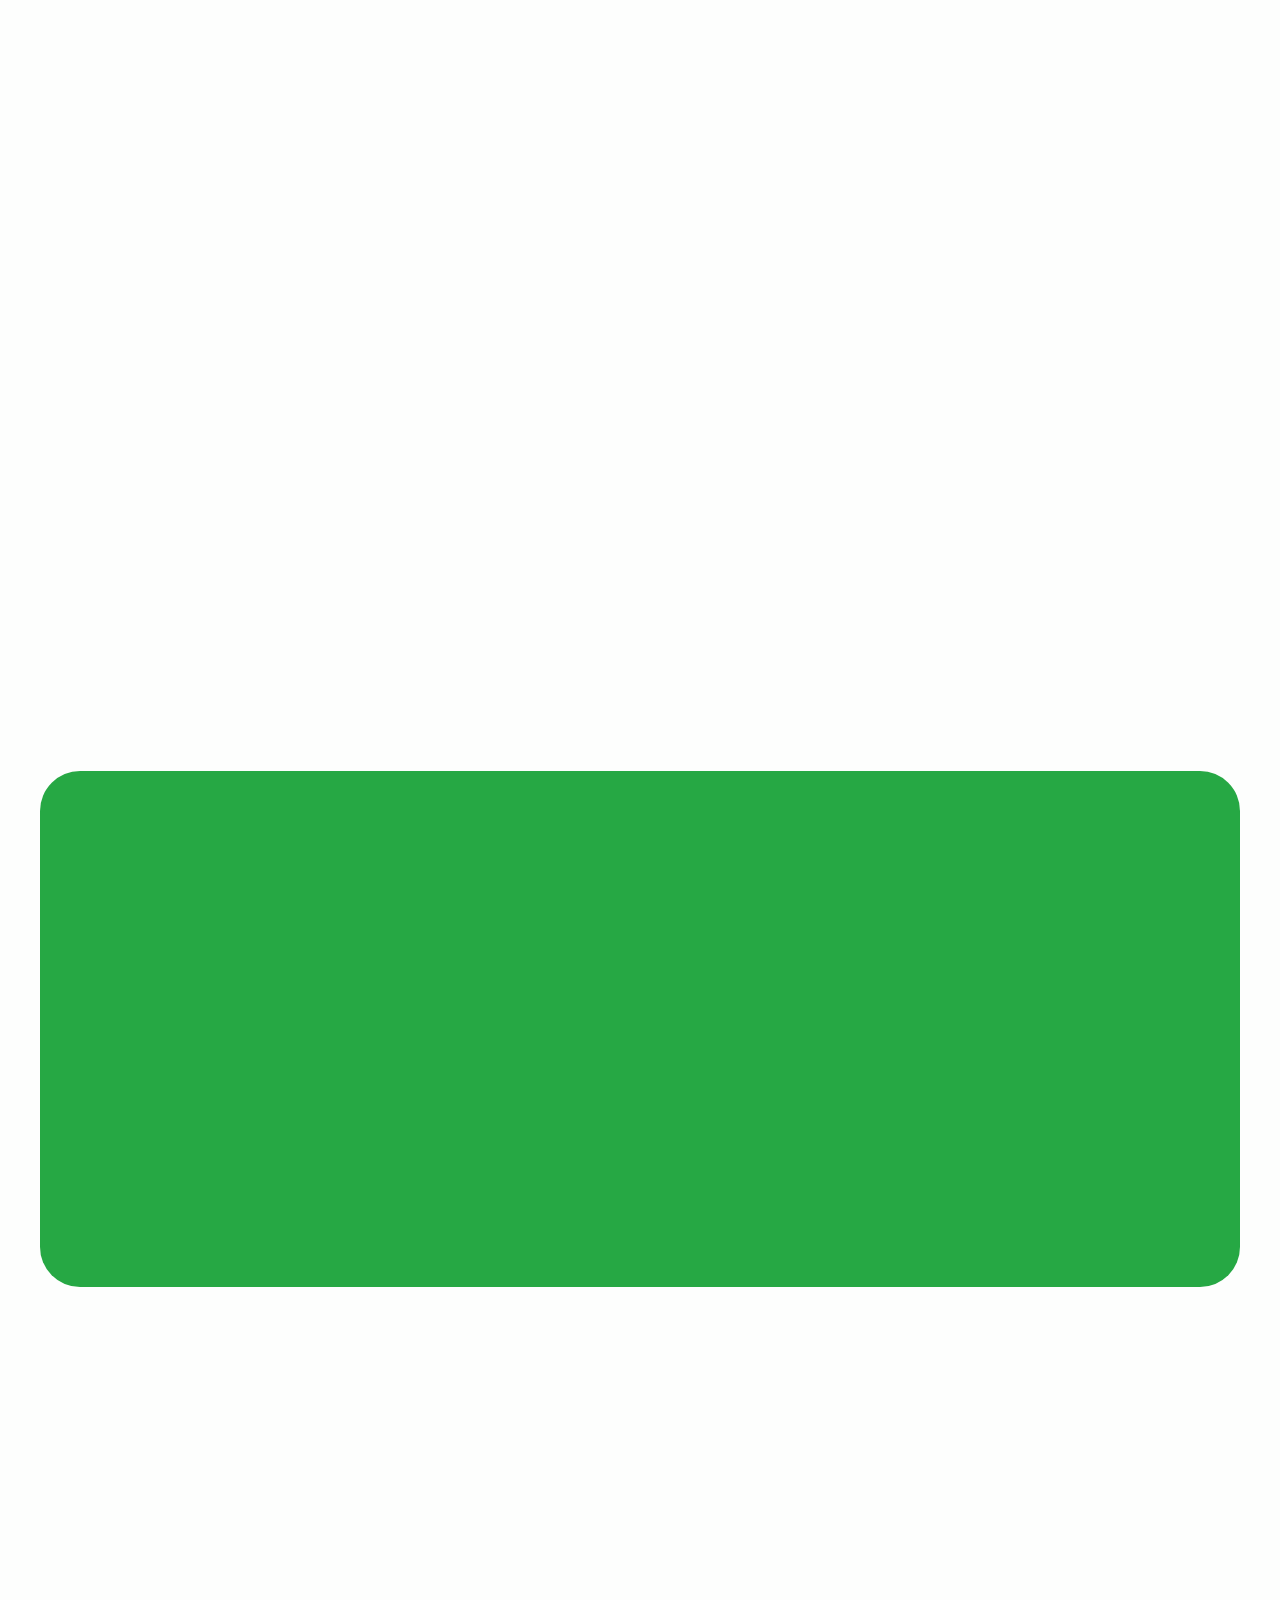
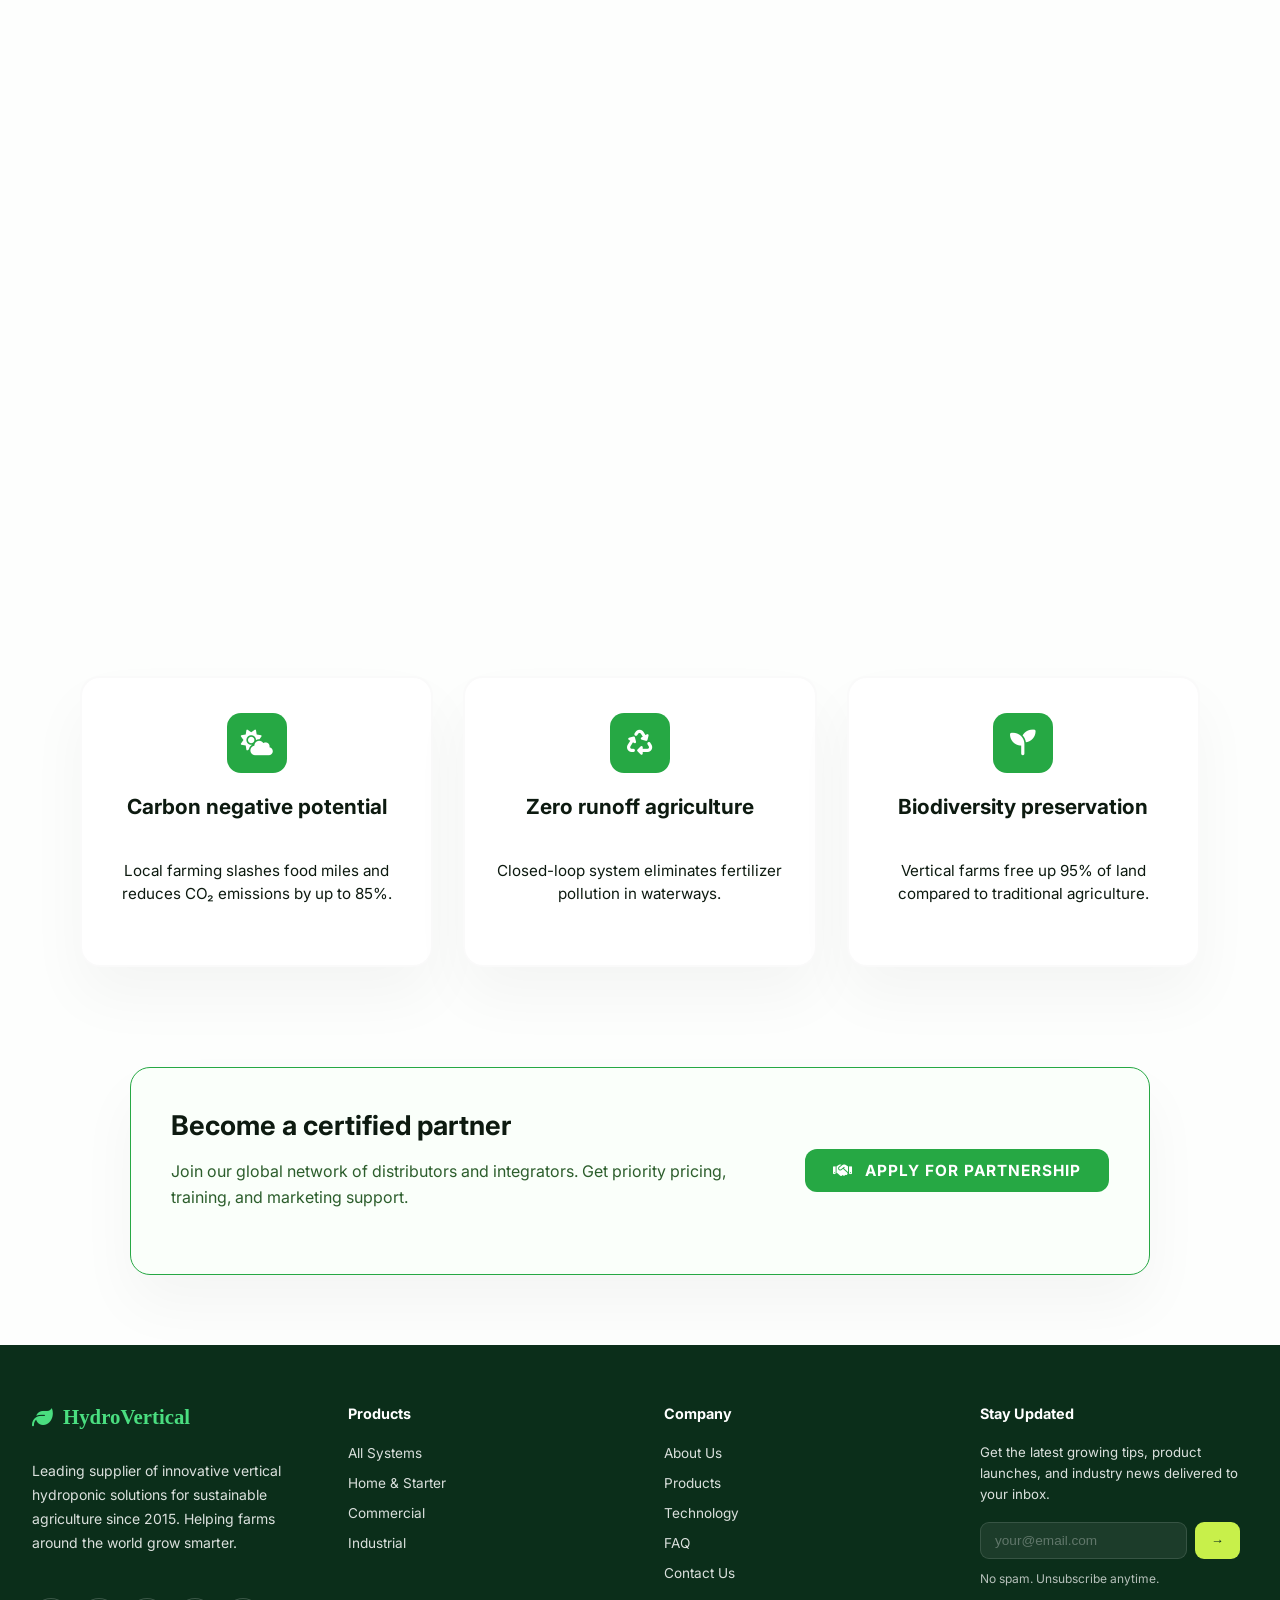
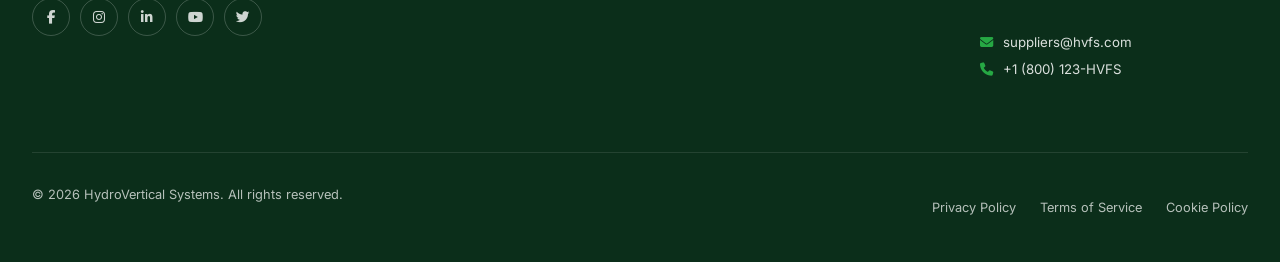
==== commit d7f68f95: "first commit" ====
--- a/index.html
+++ b/index.html
@@ -419,6 +419,18 @@
             color: var(--accent);
         }
         
+        .cta-section h2 {
+            margin-bottom: 24px;
+            font-size: clamp(2rem, 4vw, 3rem);
+        }
+        .cta-section p {
+            margin-bottom: 40px;
+            font-size: 1.2rem;
+            max-width: 700px;
+            margin-left: auto;
+            margin-right: auto;
+        }
+        
         body.dark .cta-section {
             background: #1b6329;
         }
@@ -435,7 +447,6 @@
                 margin: 0 var(--page-padding);
             }
             .section { padding: 60px var(--page-padding); }
-            .section-title { font-size: 2.2rem; }
             .hero-content h1 { font-size: 2.5rem; }
             .hero-buttons { flex-direction: column; align-items: stretch; }
             .cta-section { margin: 0 var(--page-padding) 60px var(--page-padding); padding: 60px var(--page-padding); }
--- a/nav.css
+++ b/nav.css
@@ -128,30 +128,55 @@
         }
 
         /* ========== GLOBAL HEADING STANDARDIZATION ========== */
-        .section-title, 
-        .bento-header h2, 
-        .timeline-header h2, 
-        .faq-section h2, 
-        .impact-section h2 {
-            font-size: var(--heading-size) !important;
-            color: var(--heading-color) !important;
+        /* ========== GLOBAL HEADING STANDARDIZATION ========== */
+        .section-title {
+            font-size: clamp(2rem, 5vw, 3rem) !important;
             font-weight: 800 !important;
             text-align: center !important;
             margin-bottom: 20px !important;
+            background: linear-gradient(125deg, #1b4d1b, #2e7d32);
+            -webkit-background-clip: text !important;
+            background-clip: text !important;
+            color: transparent !important;
+            line-height: 1.2 !important;
             letter-spacing: -1px;
-            line-height: 1.1;
-        }
-
-        .section-sub, 
-        .bento-header p, 
-        .timeline-header p, 
-        .faq-section p {
-            font-size: 1.1rem !important;
-            color: var(--accent) !important;
+            display: block;
+            width: 100%;
+        }
+
+        body.dark .section-title {
+            background: linear-gradient(125deg, #8bc48b, #c8e6c8) !important;
+            -webkit-background-clip: text !important;
+            background-clip: text !important;
+            color: transparent !important;
+        }
+
+        .section-sub {
+            font-size: clamp(1rem, 2.5vw, 1.15rem) !important;
+            color: var(--text-muted) !important;
             text-align: center !important;
-            max-width: 700px !important;
-            margin: 0 auto 60px auto !important;
+            max-width: 750px !important;
+            margin: 0 auto 50px auto !important;
+            line-height: 1.6 !important;
+            display: block;
+        }
+
+        /* Standard Heading Spacing */
+        h1, h2, h3, h4, h5, h6 {
+            margin-bottom: 1rem;
+            line-height: 1.3;
+        }
+
+        p {
+            margin-bottom: 1.5rem;
             line-height: 1.6;
+        }
+
+        /* Reset for containers that might have specific needs */
+        .glass-card p:last-child, 
+        .benefit-card p:last-child,
+        .product-card p:last-child {
+            margin-bottom: 0;
         }
 
         /* Internal paragraph spacing inside sections */
@@ -167,7 +192,11 @@
         .bento-card h3 + p,
         .impact-card h3 + p,
         .timeline-info h3 + p,
-        .feature-content h3 + p {
+        .feature-content h3 + p,
+        .advantage-card h3 + p,
+        .milestone-item h3 + p,
+        .info-card h4 + p,
+        .quick-card h4 + p {
             margin-top: 12px !important;
             margin-bottom: 24px !important;
         }
@@ -645,22 +674,25 @@
         }
 
         .social-btn {
-            width: 36px;
-            height: 36px;
-            border-radius: 9px;
-            background: rgba(255, 255, 255, 0.06);
-            color: rgba(255, 255, 255, 0.85);
+            width: 38px;
+            height: 38px;
+            border-radius: 50%;
+            background: transparent;
+            border: 1px solid rgba(255, 255, 255, 0.2);
+            color: rgba(255, 255, 255, 0.8);
             display: flex;
             align-items: center;
             justify-content: center;
-            font-size: 0.8rem;
-            transition: var(--transition);
+            font-size: 0.85rem;
+            transition: all 0.3s ease;
             text-decoration: none;
         }
-
+        
         .social-btn:hover {
-            background: var(--accent);
-            color: white;
+            background: rgba(255, 255, 255, 0.1);
+            border-color: var(--lime);
+            color: var(--lime);
+            transform: translateY(-3px);
         }
 
         .footer-col h4 {
